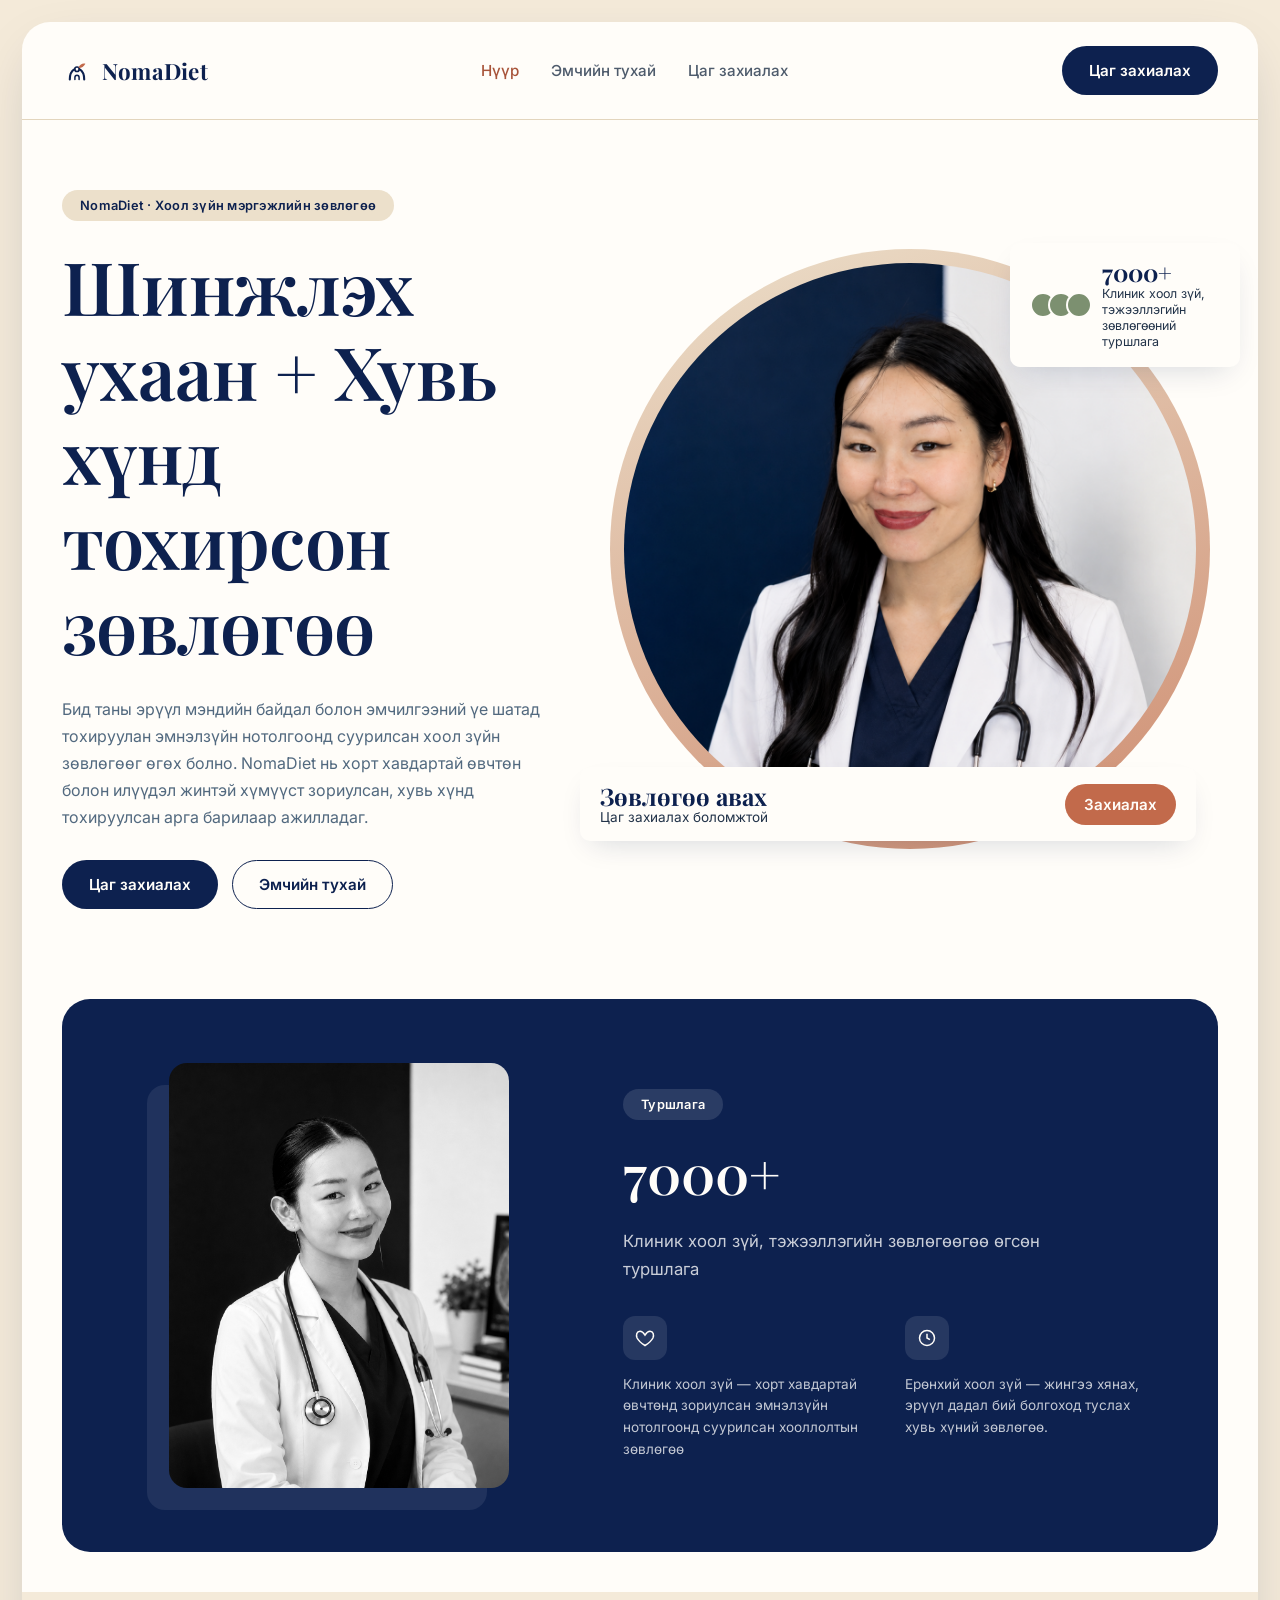
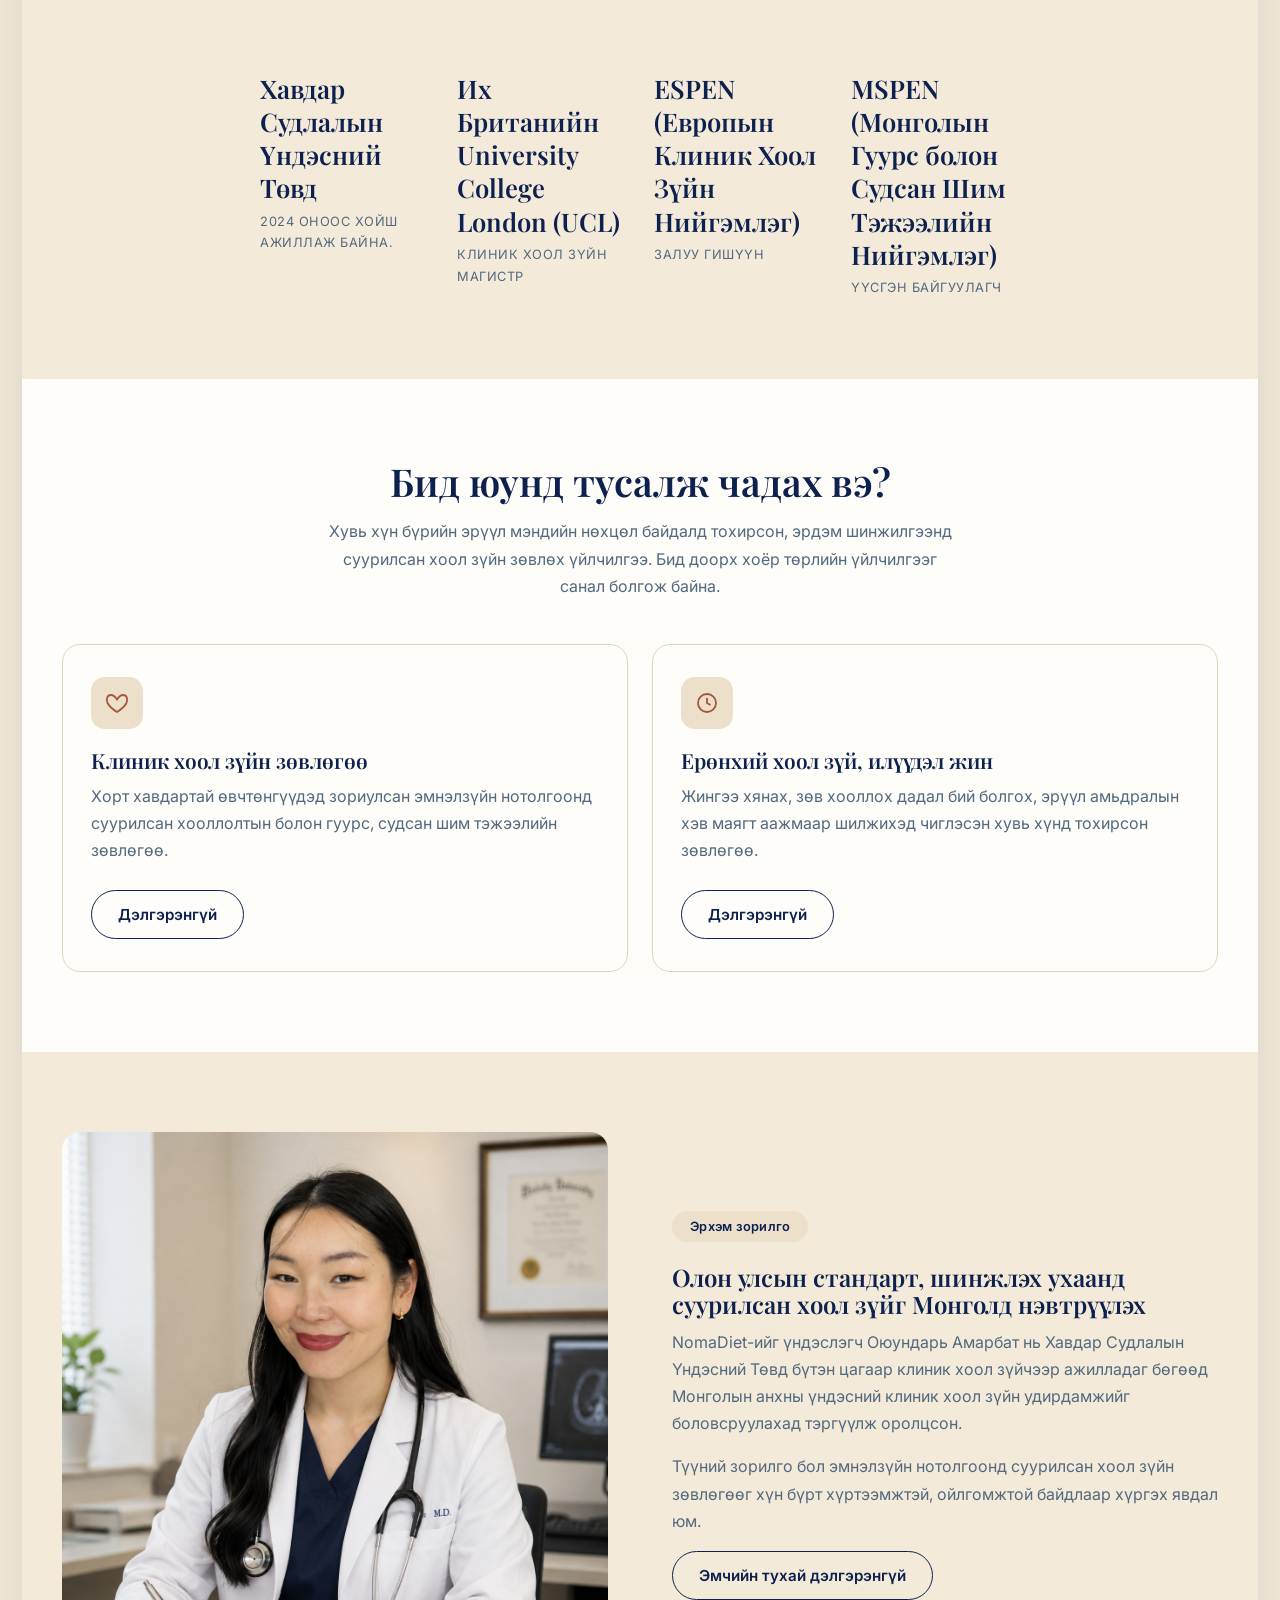
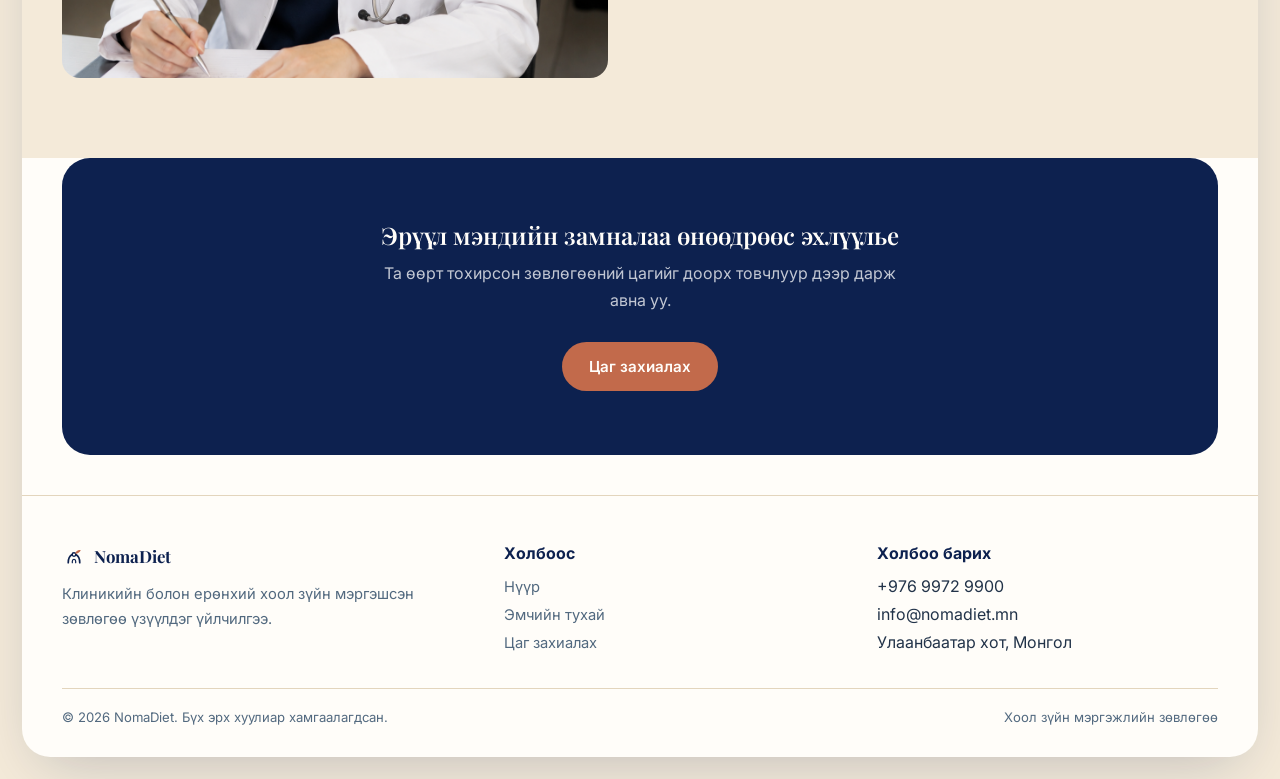
==== index.html @ 6aa4357e "Fix mobile nav toggle to show 3 stacked lines The icon was already built from three bars (::before, " ====
<!doctype html>
<html lang="mn">
<head>
  <meta charset="UTF-8" />
  <meta name="viewport" content="width=device-width, initial-scale=1.0" />
  <title>NomaDiet — Хувийн хооллолт-эмчилгээний зөвлөгөө</title>
  <meta name="description" content="NomaDiet нь клиникийн болон ерөнхий хоол зүйн мэргэшсэн зөвлөгөөгөөр таны эрүүл мэндийг дэмжинэ." />
  <link rel="icon" href="data:image/svg+xml,%3Csvg xmlns='http://www.w3.org/2000/svg' viewBox='0 0 100 100'%3E%3Ccircle cx='50' cy='50' r='50' fill='%230d214f'/%3E%3Cpath d='M26,78 C26,68 28,52 42,44' stroke='%23f4ead9' stroke-width='7' stroke-linecap='round' stroke-linejoin='round' fill='none'/%3E%3Cpath d='M74,78 C74,68 72,52 58,44' stroke='%23f4ead9' stroke-width='7' stroke-linecap='round' stroke-linejoin='round' fill='none'/%3E%3Cpath d='M43,78 L43,72 Q43,64 50,64 Q57,64 57,72 L57,78' stroke='%23f4ead9' stroke-width='5' stroke-linecap='round' stroke-linejoin='round' fill='none'/%3E%3Ccircle cx='50' cy='44' r='7.5' stroke='%23f4ead9' stroke-width='5.5' fill='none'/%3E%3Cpath d='M55,40 C58,29 69,23 78,26 C73,36 63,41 55,40 Z' fill='%23c26a4b'/%3E%3C/svg%3E" />
  <link rel="preconnect" href="https://fonts.googleapis.com" />
  <link rel="preconnect" href="https://fonts.gstatic.com" crossorigin />
  <link href="https://fonts.googleapis.com/css2?family=Inter:wght@400;500;600;700&family=Playfair+Display:wght@500;600;700&display=swap" rel="stylesheet" />
  <link rel="stylesheet" href="assets/css/styles.css?v=3" />
</head>
<body>
  <div class="page-frame">
    <div class="site-card">

      <!-- NAV -->
      <header class="nav">
        <a href="index.html" class="nav__logo"><svg viewBox="0 0 100 100" fill="none" xmlns="http://www.w3.org/2000/svg" aria-hidden="true"><path d="M26,78 C26,68 28,52 42,44" stroke="#0d214f" stroke-width="7" stroke-linecap="round" stroke-linejoin="round"/><path d="M74,78 C74,68 72,52 58,44" stroke="#0d214f" stroke-width="7" stroke-linecap="round" stroke-linejoin="round"/><path d="M43,78 L43,72 Q43,64 50,64 Q57,64 57,72 L57,78" stroke="#0d214f" stroke-width="5" stroke-linecap="round" stroke-linejoin="round"/><circle cx="50" cy="44" r="7.5" stroke="#0d214f" stroke-width="5.5"/><path d="M55,40 C58,29 69,23 78,26 C73,36 63,41 55,40 Z" fill="#c26a4b"/></svg>NomaDiet</a>
        <nav class="nav__links">
          <a href="index.html" aria-current="page">Нүүр</a>
          <a href="about.html">Эмчийн тухай</a>
          <a href="schedule.html">Цаг захиалах</a>
        </nav>
        <div class="nav__right">
          <a href="schedule.html" class="btn btn-primary">Цаг захиалах</a>
          <button class="nav__toggle" aria-label="Цэс нээх" id="navToggle"><span></span></button>
        </div>
      </header>
      <nav class="nav__mobile" id="navMobile">
        <a href="index.html">Нүүр</a>
        <a href="about.html">Эмчийн тухай</a>
        <a href="schedule.html">Цаг захиалах</a>
      </nav>

      <!-- HERO -->
      <section class="hero">
        <div>
          <span class="eyebrow">NomaDiet · Хоол зүйн мэргэжлийн зөвлөгөө</span>
          <h1 class="hero__headline">Шинжлэх ухаан + Хувь хүнд тохирсон зөвлөгөө</h1>
          <p>
            Бид таны эрүүл мэндийн байдал болон эмчилгээний үе шатад тохируулан эмнэлзүйн нотолгоонд суурилсан хоол зүйн зөвлөгөөг өгөх болно.
            NomaDiet нь хорт хавдартай өвчтөн болон илүүдэл жинтэй хүмүүст зориулсан, хувь хүнд тохируулсан арга барилаар ажилладаг.
          </p>
          <div class="hero__actions">
            <a href="schedule.html" class="btn btn-primary">Цаг захиалах</a>
            <a href="about.html" class="btn btn-outline">Эмчийн тухай</a>
          </div>
        </div>
        <div class="hero__media">
          <div class="hero__ring">
            <img src="assets/img/doctor-hero.png" alt="Оюундарь Амарбат, клиник хоол зүйч" />
          </div>
          <div class="floating-card floating-card--top">
            <div class="avatar-stack"><span></span><span></span><span></span></div>
            <div>
              <strong>7000+</strong>
              Клиник хоол зүй, тэжээллэгийн зөвлөгөөний туршлага
            </div>
          </div>
          <div class="floating-card floating-card--bottom">
            <div>
              <strong>Зөвлөгөө авах</strong>
              Цаг захиалах боломжтой
            </div>
            <a href="schedule.html" class="btn btn-terracotta" style="padding:10px 18px;">Захиалах</a>
          </div>
        </div>
      </section>

      <!-- THE NEED -->
      <div class="need-band">
        <div class="need-band__grid need-band__grid--media-left">
          <div class="need-band__media">
            <div class="need-band__frame"></div>
            <img src="assets/img/doctor-need.png" alt="Оюундарь Амарбат" />
          </div>
          <div>
            <span class="eyebrow eyebrow--dark">Туршлага</span>
            <h2>7000+</h2>
            <p class="need-band__lead">Клиник хоол зүй, тэжээллэгийн зөвлөгөөгөө өгсөн туршлага</p>
            <div class="need-band__cols">
              <div class="need-band__col">
                <div class="need-band__icon">
                  <svg width="20" height="20" viewBox="0 0 24 24" fill="none" stroke="currentColor" stroke-width="1.8"><path d="M12 21s-7-4.35-9.5-9C1 8 2 4 6 4c2 0 4 1.5 6 4.5C14 5.5 16 4 18 4c4 0 5 4 3.5 8-2.5 4.65-9.5 9-9.5 9z"/></svg>
                </div>
                <p>Клиник хоол зүй — хорт хавдартай өвчтөнд зориулсан эмнэлзүйн нотолгоонд суурилсан хооллолтын зөвлөгөө</p>
              </div>
              <div class="need-band__col">
                <div class="need-band__icon">
                  <svg width="20" height="20" viewBox="0 0 24 24" fill="none" stroke="currentColor" stroke-width="1.8"><circle cx="12" cy="12" r="9"/><path d="M12 7v5l3.5 2"/></svg>
                </div>
                <p>Ерөнхий хоол зүй — жингээ хянах, эрүүл дадал бий болгоход туслах хувь хүний зөвлөгөө.</p>
              </div>
            </div>
          </div>
        </div>
      </div>

      <!-- STATS -->
      <section class="section--tint">
        <div class="stat-panel">
          <div class="stat-panel__row">
            <div class="stat-panel__item">
              <h3 class="stat-panel__item-title">Хавдар Судлалын Үндэсний Төвд</h3>
              <p>2024 оноос хойш ажиллаж байна.</p>
            </div>
            <div class="stat-panel__item">
              <h3 class="stat-panel__item-title">Их Британийн University College London (UCL)</h3>
              <p>Клиник хоол зүйн магистр</p>
            </div>
            <div class="stat-panel__item">
              <h3 class="stat-panel__item-title">ESPEN (Европын Клиник Хоол Зүйн Нийгэмлэг)</h3>
              <p>Залуу гишүүн</p>
            </div>
            <div class="stat-panel__item">
              <h3 class="stat-panel__item-title">MSPEN (Монголын Гуурс болон Судсан Шим Тэжээлийн Нийгэмлэг)</h3>
              <p>Үүсгэн байгуулагч</p>
            </div>
          </div>
        </div>
      </section>

      <!-- SERVICES -->
      <section>
        <div class="section-head">
          <h2>Бид юунд тусалж чадах вэ?</h2>
          <p>Хувь хүн бүрийн эрүүл мэндийн нөхцөл байдалд тохирсон, эрдэм шинжилгээнд суурилсан хоол зүйн зөвлөх үйлчилгээ. Бид доорх хоёр төрлийн үйлчилгээг санал болгож байна.</p>
        </div>
        <div class="card-grid">
          <div class="service-card">
            <div class="service-card__icon">
              <svg width="24" height="24" viewBox="0 0 24 24" fill="none" stroke="currentColor" stroke-width="1.8"><path d="M12 21s-7-4.35-9.5-9C1 8 2 4 6 4c2 0 4 1.5 6 4.5C14 5.5 16 4 18 4c4 0 5 4 3.5 8-2.5 4.65-9.5 9-9.5 9z"/></svg>
            </div>
            <h3>Клиник хоол зүйн зөвлөгөө</h3>
            <p>Хорт хавдартай өвчтөнгүүдэд зориулсан эмнэлзүйн нотолгоонд суурилсан хооллолтын болон гуурс, судсан шим тэжээлийн зөвлөгөө.</p>
            <a href="schedule.html" class="btn btn-outline" style="margin-top:10px;">Дэлгэрэнгүй</a>
          </div>
          <div class="service-card">
            <div class="service-card__icon">
              <svg width="24" height="24" viewBox="0 0 24 24" fill="none" stroke="currentColor" stroke-width="1.8"><circle cx="12" cy="12" r="9"/><path d="M12 7v5l3.5 2"/></svg>
            </div>
            <h3>Ерөнхий хоол зүй, илүүдэл жин</h3>
            <p>Жингээ хянах, зөв хооллох дадал бий болгох, эрүүл амьдралын хэв маягт аажмаар шилжихэд чиглэсэн хувь хүнд тохирсон зөвлөгөө.</p>
            <a href="schedule.html" class="btn btn-outline" style="margin-top:10px;">Дэлгэрэнгүй</a>
          </div>
        </div>
      </section>

      <!-- MISSION / SPLIT -->
      <section class="section--tint">
        <div class="split">
          <img src="assets/img/doctor-about.png" alt="Оюундарь Амарбат ажил дээрээ" />
          <div>
            <span class="eyebrow">Эрхэм зорилго</span>
            <h2>Олон улсын стандарт, шинжлэх ухаанд суурилсан хоол зүйг Монголд нэвтрүүлэх</h2>
            <p>
              NomaDiet-ийг үндэслэгч Оюундарь Амарбат нь Хавдар Судлалын Үндэсний Төвд бүтэн цагаар
              клиник хоол зүйчээр ажилладаг бөгөөд Монголын анхны үндэсний клиник хоол зүйн
              удирдамжийг боловсруулахад тэргүүлж оролцсон.
            </p>
            <p>
              Түүний зорилго бол эмнэлзүйн нотолгоонд суурилсан хоол зүйн зөвлөгөөг хүн бүрт хүртээмжтэй,
              ойлгомжтой байдлаар хүргэх явдал юм.
            </p>
            <a href="about.html" class="btn btn-outline">Эмчийн тухай дэлгэрэнгүй</a>
          </div>
        </div>
      </section>

      <!-- CTA -->
      <div class="cta-band">
        <h2>Эрүүл мэндийн замналаа өнөөдрөөс эхлүүлье</h2>
        <p>Та өөрт тохирсон зөвлөгөөний цагийг доорх товчлуур дээр дарж авна уу.</p>
        <a href="schedule.html" class="btn btn-terracotta">Цаг захиалах</a>
      </div>

      <!-- FOOTER -->
      <footer class="footer">
        <div class="footer__grid">
          <div>
            <div class="footer__brand"><svg viewBox="0 0 100 100" fill="none" xmlns="http://www.w3.org/2000/svg" aria-hidden="true"><path d="M26,78 C26,68 28,52 42,44" stroke="#0d214f" stroke-width="7" stroke-linecap="round" stroke-linejoin="round"/><path d="M74,78 C74,68 72,52 58,44" stroke="#0d214f" stroke-width="7" stroke-linecap="round" stroke-linejoin="round"/><path d="M43,78 L43,72 Q43,64 50,64 Q57,64 57,72 L57,78" stroke="#0d214f" stroke-width="5" stroke-linecap="round" stroke-linejoin="round"/><circle cx="50" cy="44" r="7.5" stroke="#0d214f" stroke-width="5.5"/><path d="M55,40 C58,29 69,23 78,26 C73,36 63,41 55,40 Z" fill="#c26a4b"/></svg><span>NomaDiet</span></div>
            <p>Клиникийн болон ерөнхий хоол зүйн мэргэшсэн зөвлөгөө үзүүлдэг үйлчилгээ.</p>
          </div>
          <div>
            <h4>Холбоос</h4>
            <ul>
              <li><a href="index.html">Нүүр</a></li>
              <li><a href="about.html">Эмчийн тухай</a></li>
              <li><a href="schedule.html">Цаг захиалах</a></li>
            </ul>
          </div>
          <div>
            <h4>Холбоо барих</h4>
            <!-- placeholder contact details — swap for the real clinic phone/email/address -->
            <ul>
              <li>+976 9972 9900</li>
              <li>info@nomadiet.mn</li>
              <li>Улаанбаатар хот, Монгол</li>
            </ul>
          </div>
        </div>
        <div class="footer__bottom">
          <span>© 2026 NomaDiet. Бүх эрх хуулиар хамгаалагдсан.</span>
          <span>Хоол зүйн мэргэжлийн зөвлөгөө</span>
        </div>
      </footer>

    </div>
  </div>
  <script src="assets/js/main.js"></script>
</body>
</html>
---- assets/css/styles.css ----
/* ============================================================
   Nomadiet — shared styles
   Fonts: Playfair Display (display/serif) + Inter (body/sans)
   Palette: warm cream + deep blue + terracotta accent
   ============================================================ */

:root {
  --cream: #f4ead9;
  --cream-deep: #ece0cb;
  --paper: #fffdf9;
  --navy: #0d214f;
  --navy-deep: #081733;
  --ink: #223349;
  --ink-soft: #52697f;
  --terracotta: #c26a4b;
  --terracotta-deep: #a8543a;
  --sage: #7c9070;
  --line: #e3d5bd;

  --font-display: "Playfair Display", "Noto Serif", Georgia, serif;
  --font-body: "Inter", "Noto Sans", -apple-system, BlinkMacSystemFont, sans-serif;

  --radius-lg: 28px;
  --radius-md: 18px;
  --radius-sm: 10px;

  --shadow-soft: 0 20px 60px -20px rgba(13, 33, 79, 0.25);
  --shadow-card: 0 12px 30px -12px rgba(13, 33, 79, 0.18);

  --container-w: 1180px;
}

* {
  box-sizing: border-box;
}

html {
  scroll-behavior: smooth;
}

body {
  margin: 0;
  background: var(--cream);
  font-family: var(--font-body);
  color: var(--ink);
  -webkit-font-smoothing: antialiased;
}

img {
  max-width: 100%;
  display: block;
}

a {
  color: inherit;
  text-decoration: none;
}

h1, h2, h3, h4 {
  font-family: var(--font-display);
  color: var(--navy);
  margin: 0 0 0.4em;
  line-height: 1.15;
  font-weight: 600;
}

p {
  margin: 0 0 1em;
  line-height: 1.7;
  color: var(--ink-soft);
}

ul {
  padding: 0;
  margin: 0;
  list-style: none;
}

/* ---------- page frame (mirrors the reference: cream page,
   floating rounded white "card" that holds the whole site) ---------- */

.page-frame {
  padding: 14px;
}

@media (min-width: 768px) {
  .page-frame {
    padding: 22px;
  }
}

.site-card {
  background: var(--paper);
  border-radius: var(--radius-lg);
  overflow: hidden;
  box-shadow: var(--shadow-soft);
}

.container {
  max-width: var(--container-w);
  margin: 0 auto;
  padding: 0 20px;
}

@media (min-width: 768px) {
  .container {
    padding: 0 40px;
  }
}

/* ---------- nav ---------- */

.nav {
  display: flex;
  align-items: center;
  justify-content: space-between;
  padding: 22px 20px;
  border-bottom: 1px solid var(--line);
}

@media (min-width: 768px) {
  .nav {
    padding: 24px 40px;
  }
}

.nav__logo {
  display: inline-flex;
  align-items: center;
  gap: 10px;
  font-family: var(--font-display);
  font-size: 1.4rem;
  font-weight: 700;
  color: var(--navy);
  letter-spacing: 0.01em;
}

.nav__logo svg {
  width: 30px;
  height: 30px;
  flex: none;
}

.footer__brand {
  display: inline-flex;
  align-items: center;
  gap: 8px;
  margin-bottom: 14px;
}

.footer__brand svg {
  width: 24px;
  height: 24px;
  flex: none;
}

.footer__brand span {
  font-family: var(--font-display);
  font-size: 1.05rem;
  font-weight: 700;
  color: var(--navy);
}

.nav__links {
  display: none;
  align-items: center;
  gap: 32px;
  font-size: 0.95rem;
  font-weight: 500;
}

.nav__links a {
  color: var(--ink);
  opacity: 0.8;
  transition: opacity 0.2s;
}

.nav__links a:hover,
.nav__links a[aria-current="page"] {
  opacity: 1;
  color: var(--terracotta-deep);
}

@media (min-width: 860px) {
  .nav__links {
    display: flex;
  }
}

.nav__right {
  display: flex;
  align-items: center;
  gap: 14px;
}

.nav__toggle {
  display: inline-flex;
  flex-direction: column;
  gap: 4px;
  border: 1px solid var(--line);
  background: none;
  border-radius: 999px;
  width: 42px;
  height: 42px;
  align-items: center;
  justify-content: center;
  cursor: pointer;
}

@media (min-width: 860px) {
  .nav__toggle {
    display: none;
  }
}

.nav__toggle span,
.nav__toggle::before,
.nav__toggle::after {
  content: "";
  display: block;
  width: 18px;
  height: 2px;
  background: var(--navy);
  position: relative;
}

.nav__mobile {
  display: none;
  flex-direction: column;
  gap: 4px;
  padding: 8px 20px 20px;
  border-bottom: 1px solid var(--line);
}

.nav__mobile.is-open {
  display: flex;
}

.nav__mobile a {
  padding: 12px 4px;
  font-size: 1rem;
  font-weight: 500;
  border-bottom: 1px solid var(--line);
}

.nav__mobile a:last-child {
  border-bottom: none;
}

@media (min-width: 860px) {
  .nav__mobile {
    display: none !important;
  }
}

/* ---------- buttons ---------- */

.btn {
  display: inline-flex;
  align-items: center;
  justify-content: center;
  gap: 8px;
  padding: 14px 26px;
  border-radius: 999px;
  font-weight: 600;
  font-size: 0.95rem;
  cursor: pointer;
  border: 1px solid transparent;
  transition: transform 0.15s ease, box-shadow 0.15s ease, background 0.15s ease;
  white-space: nowrap;
}

.btn:hover {
  transform: translateY(-1px);
}

.btn-primary {
  background: var(--navy);
  color: var(--paper);
}

.btn-primary:hover {
  background: var(--navy-deep);
}

.btn-outline {
  background: transparent;
  border-color: var(--navy);
  color: var(--navy);
}

.btn-outline:hover {
  background: var(--navy);
  color: var(--paper);
}

.btn-terracotta {
  background: var(--terracotta);
  color: var(--paper);
}

.btn-terracotta:hover {
  background: var(--terracotta-deep);
}

.btn-block {
  width: 100%;
}

/* ---------- badges / pills ---------- */

.eyebrow {
  display: inline-flex;
  align-items: center;
  gap: 8px;
  padding: 8px 18px;
  border-radius: 999px;
  background: var(--cream-deep);
  color: var(--navy);
  font-size: 0.8rem;
  font-weight: 600;
  letter-spacing: 0.02em;
  margin-bottom: 22px;
}

/* ---------- hero ---------- */

.hero {
  padding: 48px 20px 60px;
  display: grid;
  gap: 40px;
}

@media (min-width: 768px) {
  .hero {
    padding: 70px 40px 90px;
  }
}

@media (min-width: 980px) {
  .hero {
    grid-template-columns: 0.92fr 1.15fr;
    align-items: center;
    gap: 48px;
  }
}

.hero__headline {
  font-size: 2.6rem;
  letter-spacing: -0.01em;
}

@media (min-width: 560px) {
  .hero__headline {
    font-size: 3.4rem;
  }
}

@media (min-width: 980px) {
  .hero__headline {
    font-size: 4rem;
  }
}

@media (min-width: 1240px) {
  .hero__headline {
    font-size: 4.6rem;
  }
}

.hero__headline--long {
  font-size: 2rem;
}

@media (min-width: 560px) {
  .hero__headline--long {
    font-size: 2.5rem;
  }
}

@media (min-width: 980px) {
  .hero__headline--long {
    font-size: 2.9rem;
  }
}

@media (min-width: 1240px) {
  .hero__headline--long {
    font-size: 3.3rem;
  }
}

.hero__actions {
  display: flex;
  flex-wrap: wrap;
  gap: 14px;
  margin-top: 28px;
}

.hero__media {
  position: relative;
  justify-self: center;
  width: 100%;
  max-width: 440px;
}

@media (min-width: 768px) {
  .hero__media {
    max-width: 520px;
  }
}

@media (min-width: 1240px) {
  .hero__media {
    max-width: 600px;
  }
}

.hero__ring {
  position: relative;
  border-radius: 50%;
  overflow: hidden;
  aspect-ratio: 1 / 1;
  background: linear-gradient(160deg, var(--cream-deep), var(--terracotta) 140%);
  padding: 14px;
}

.hero__ring img {
  border-radius: 50%;
  width: 100%;
  height: 100%;
  object-fit: cover;
}

.floating-card {
  position: absolute;
  background: var(--paper);
  border-radius: var(--radius-sm);
  box-shadow: var(--shadow-card);
  padding: 16px 20px;
  font-size: 0.85rem;
}

.floating-card--top {
  top: -14px;
  right: 2px;
  display: flex;
  align-items: center;
  gap: 8px;
  max-width: 168px;
  padding: 11px 14px;
}

.floating-card--top > div {
  font-size: 0.68rem;
  line-height: 1.3;
}

.floating-card--top strong {
  font-size: 1.15rem;
}

@media (min-width: 560px) {
  .floating-card--top {
    top: -6px;
    right: -30px;
    max-width: 230px;
    padding: 16px 20px;
    gap: 10px;
  }

  .floating-card--top > div {
    font-size: 0.78rem;
  }

  .floating-card--top strong {
    font-size: 1.5rem;
  }
}

@media (min-width: 560px) {
  .floating-card--top {
    right: -30px;
  }
}

.floating-card--bottom {
  left: -14px;
  bottom: 8px;
  right: 14px;
  display: flex;
  align-items: center;
  justify-content: space-between;
  gap: 12px;
}

@media (min-width: 560px) {
  .floating-card--bottom {
    left: -30px;
  }
}

.floating-card strong {
  display: block;
  color: var(--navy);
  font-family: var(--font-display);
  font-size: 1.5rem;
  line-height: 1.1;
}

.avatar-stack {
  display: flex;
}

.avatar-stack span {
  width: 26px;
  height: 26px;
  border-radius: 50%;
  background: var(--sage);
  border: 2px solid var(--paper);
  margin-left: -8px;
}

.avatar-stack span:first-child {
  margin-left: 0;
}

/* ---------- the need band ---------- */

.need-band {
  background: var(--navy);
  border-radius: var(--radius-lg);
  margin: 0 20px 20px;
  padding: 44px 24px;
  color: var(--paper);
}

@media (min-width: 768px) {
  .need-band {
    margin: 0 40px 40px;
    padding: 64px 56px;
  }
}

.need-band__grid {
  display: grid;
  gap: 40px;
  max-width: var(--container-w);
  margin: 0 auto;
  align-items: center;
}

@media (min-width: 900px) {
  .need-band__grid {
    grid-template-columns: 1.1fr 0.9fr;
    gap: 64px;
  }

  .need-band__grid--media-left {
    grid-template-columns: 0.9fr 1.1fr;
  }
}

.need-band h2 {
  color: var(--paper);
  font-size: 2.6rem;
}

@media (min-width: 768px) {
  .need-band h2 {
    font-size: 3.4rem;
  }
}

.need-band__lead {
  color: rgba(255, 255, 255, 0.78);
  font-size: 1.05rem;
  max-width: 420px;
  margin-bottom: 0;
}

.eyebrow--dark {
  background: rgba(255, 255, 255, 0.12);
  color: var(--paper);
}

.need-band__cols {
  display: grid;
  grid-template-columns: repeat(2, 1fr);
  gap: 24px;
  margin-top: 32px;
}

.need-band__icon {
  width: 44px;
  height: 44px;
  border-radius: 12px;
  background: rgba(255, 255, 255, 0.1);
  display: flex;
  align-items: center;
  justify-content: center;
  margin-bottom: 14px;
  color: var(--paper);
}

.need-band__col p {
  color: rgba(255, 255, 255, 0.75);
  font-size: 0.85rem;
  margin: 0;
  line-height: 1.6;
}

.need-band__media {
  position: relative;
  justify-self: center;
  width: 100%;
  max-width: 340px;
}

.need-band__frame {
  position: absolute;
  inset: 22px 22px -22px -22px;
  background: rgba(255, 255, 255, 0.08);
  border-radius: var(--radius-md);
  z-index: 0;
}

.need-band__media img {
  position: relative;
  z-index: 1;
  display: block;
  width: 100%;
  aspect-ratio: 4 / 5;
  object-fit: cover;
  object-position: top;
  border-radius: var(--radius-md);
  filter: grayscale(1) contrast(1.05);
}

/* ---------- sections ---------- */

section {
  padding: 56px 20px;
}

@media (min-width: 768px) {
  section {
    padding: 80px 40px;
  }
}

.section-head {
  max-width: 640px;
  margin: 0 auto 44px;
  text-align: center;
}

.section-head h2 {
  font-size: 2rem;
}

@media (min-width: 768px) {
  .section-head h2 {
    font-size: 2.4rem;
  }
}

.section--tint {
  background: var(--cream);
}

/* ---------- stat panel (credential row) ---------- */

.stat-panel {
  max-width: 760px;
  margin: 0 auto;
}

.stat-panel__row {
  display: grid;
  grid-template-columns: repeat(2, 1fr);
  gap: 28px;
}

@media (min-width: 640px) {
  .stat-panel__row {
    grid-template-columns: repeat(4, 1fr);
  }
}

.stat-panel__item h3 {
  font-size: 1.6rem;
  margin-bottom: 6px;
}

.stat-panel__item-title {
  font-size: 1.05rem;
  line-height: 1.3;
}

.stat-panel__item p {
  font-size: 0.8rem;
  text-transform: uppercase;
  letter-spacing: 0.04em;
  color: var(--ink-soft);
  margin: 0;
}

/* ---------- stats ---------- */

.stats {
  display: grid;
  grid-template-columns: repeat(2, 1fr);
  gap: 28px;
  max-width: var(--container-w);
  margin: 0 auto;
}

@media (min-width: 768px) {
  .stats {
    grid-template-columns: repeat(4, 1fr);
  }
}

.stat h3 {
  font-size: 2.4rem;
  margin-bottom: 4px;
}

.stat p {
  margin: 0;
  font-size: 0.9rem;
}

/* ---------- service / consult cards ---------- */

.card-grid {
  display: grid;
  gap: 24px;
  max-width: var(--container-w);
  margin: 0 auto;
}

@media (min-width: 640px) {
  .card-grid {
    grid-template-columns: repeat(2, 1fr);
  }
}

.service-card {
  background: var(--paper);
  border: 1px solid var(--line);
  border-radius: var(--radius-md);
  padding: 32px 28px;
  transition: box-shadow 0.2s ease, transform 0.2s ease;
}

.service-card:hover {
  box-shadow: var(--shadow-card);
  transform: translateY(-3px);
}

.service-card__icon {
  width: 52px;
  height: 52px;
  border-radius: 14px;
  background: var(--cream-deep);
  display: flex;
  align-items: center;
  justify-content: center;
  margin-bottom: 20px;
  color: var(--terracotta-deep);
}

.service-card h3 {
  font-size: 1.3rem;
  margin-bottom: 10px;
}

/* ---------- mission / split ---------- */

.split {
  display: grid;
  gap: 36px;
  max-width: var(--container-w);
  margin: 0 auto;
  align-items: center;
}

@media (min-width: 900px) {
  .split {
    grid-template-columns: 1fr 1fr;
    gap: 64px;
  }
  .split--reverse {
    direction: rtl;
  }
  .split--reverse > * {
    direction: ltr;
  }
}

.split img {
  border-radius: var(--radius-md);
  width: 100%;
  object-fit: cover;
}

/* ---------- cta band ---------- */

.cta-band {
  background: var(--navy);
  border-radius: var(--radius-lg);
  margin: 0 20px 20px;
  padding: 48px 28px;
  text-align: center;
  color: var(--paper);
}

@media (min-width: 768px) {
  .cta-band {
    margin: 0 40px 40px;
    padding: 64px 40px;
  }
}

.cta-band h2 {
  color: var(--paper);
}

.cta-band p {
  color: rgba(255, 255, 255, 0.75);
  max-width: 520px;
  margin: 0 auto 28px;
}

/* ---------- footer ---------- */

.footer {
  border-top: 1px solid var(--line);
  padding: 40px 20px 28px;
}

@media (min-width: 768px) {
  .footer {
    padding: 48px 40px 32px;
  }
}

.footer__grid {
  display: grid;
  gap: 32px;
  max-width: var(--container-w);
  margin: 0 auto 28px;
}

@media (min-width: 640px) {
  .footer__grid {
    grid-template-columns: 1.2fr 1fr 1fr;
  }
}

.footer h4 {
  font-size: 1rem;
  font-family: var(--font-body);
  font-weight: 700;
  color: var(--navy);
  margin-bottom: 14px;
}

.footer p, .footer a {
  font-size: 0.92rem;
  color: var(--ink-soft);
}

.footer li {
  margin-bottom: 8px;
}

.footer__bottom {
  max-width: var(--container-w);
  margin: 0 auto;
  padding-top: 20px;
  border-top: 1px solid var(--line);
  font-size: 0.82rem;
  color: var(--ink-soft);
  display: flex;
  flex-wrap: wrap;
  justify-content: space-between;
  gap: 10px;
}

/* ---------- about page ---------- */

.credential-list li {
  display: flex;
  gap: 12px;
  padding: 14px 0;
  border-bottom: 1px solid var(--line);
  color: var(--ink);
  font-size: 0.95rem;
}

.credential-list li:last-child {
  border-bottom: none;
}

.credential-list .dot {
  flex: none;
  width: 8px;
  height: 8px;
  border-radius: 50%;
  background: var(--terracotta);
  margin-top: 7px;
}

.timeline {
  display: grid;
  gap: 26px;
}

.timeline-item {
  display: grid;
  grid-template-columns: 100px 1fr;
  gap: 20px;
  padding-bottom: 26px;
  border-bottom: 1px solid var(--line);
}

.timeline-item:last-child {
  border-bottom: none;
  padding-bottom: 0;
}

.timeline-item time {
  font-weight: 700;
  color: var(--terracotta-deep);
  font-size: 0.9rem;
}

.timeline-item h4 {
  font-family: var(--font-body);
  font-size: 1.05rem;
  color: var(--navy);
  margin-bottom: 4px;
}

.timeline-item p {
  margin: 0;
  font-size: 0.92rem;
}

/* ---------- scheduling page ---------- */

.consult-options {
  display: grid;
  gap: 22px;
  max-width: var(--container-w);
  margin: 0 auto 50px;
}

@media (min-width: 700px) {
  .consult-options {
    grid-template-columns: repeat(2, 1fr);
  }
}

.consult-option {
  position: relative;
  display: block;
  width: 100%;
  text-align: left;
  font-family: inherit;
  border: 2px solid var(--line);
  border-radius: var(--radius-md);
  padding: 30px 26px;
  background: var(--paper);
  cursor: pointer;
  transition: border-color 0.2s ease, box-shadow 0.2s ease;
}

.consult-option:hover {
  border-color: var(--terracotta);
}

.consult-option.is-selected {
  border-color: var(--terracotta);
  box-shadow: 0 0 0 4px rgba(194, 106, 75, 0.12);
}

.consult-option__check {
  position: absolute;
  top: 24px;
  right: 24px;
  width: 24px;
  height: 24px;
  border-radius: 50%;
  border: 2px solid var(--line);
  background: var(--paper);
  display: flex;
  align-items: center;
  justify-content: center;
  transition: all 0.2s ease;
}

.consult-option.is-selected .consult-option__check {
  background: var(--terracotta);
  border-color: var(--terracotta);
}

.consult-option__check svg {
  opacity: 0;
  width: 14px;
  height: 14px;
  stroke: white;
  transition: opacity 0.2s ease;
}

.consult-option.is-selected .consult-option__check svg {
  opacity: 1;
}

.consult-option__tag {
  display: inline-block;
  font-size: 0.78rem;
  font-weight: 700;
  letter-spacing: 0.03em;
  color: var(--terracotta-deep);
  background: var(--cream-deep);
  padding: 6px 14px;
  border-radius: 999px;
  margin-bottom: 16px;
}

.consult-option h3 {
  font-size: 1.25rem;
  margin-bottom: 8px;
}

.consult-option p {
  font-size: 0.92rem;
  margin-bottom: 0;
}

.booking-embed {
  max-width: var(--container-w);
  margin: 0 auto;
  border-radius: var(--radius-lg);
  overflow: hidden;
}

.booking-embed iframe {
  display: block;
}

.form-callout {
  max-width: var(--container-w);
  margin: 28px auto 0;
  background: var(--cream);
  border: 1px solid var(--line);
  border-radius: var(--radius-md);
  padding: 28px 26px;
  display: flex;
  flex-direction: column;
  gap: 18px;
  align-items: flex-start;
}

@media (min-width: 700px) {
  .form-callout {
    flex-direction: row;
    align-items: center;
    justify-content: space-between;
    gap: 32px;
  }
}

.form-callout h3 {
  font-size: 1.15rem;
  margin-bottom: 6px;
}

.form-callout p {
  font-size: 0.9rem;
  margin: 0;
}

.form-callout .btn {
  flex: none;
}

/* ---------- utility ---------- */

.text-center {
  text-align: center;
}

.mt-0 { margin-top: 0; }
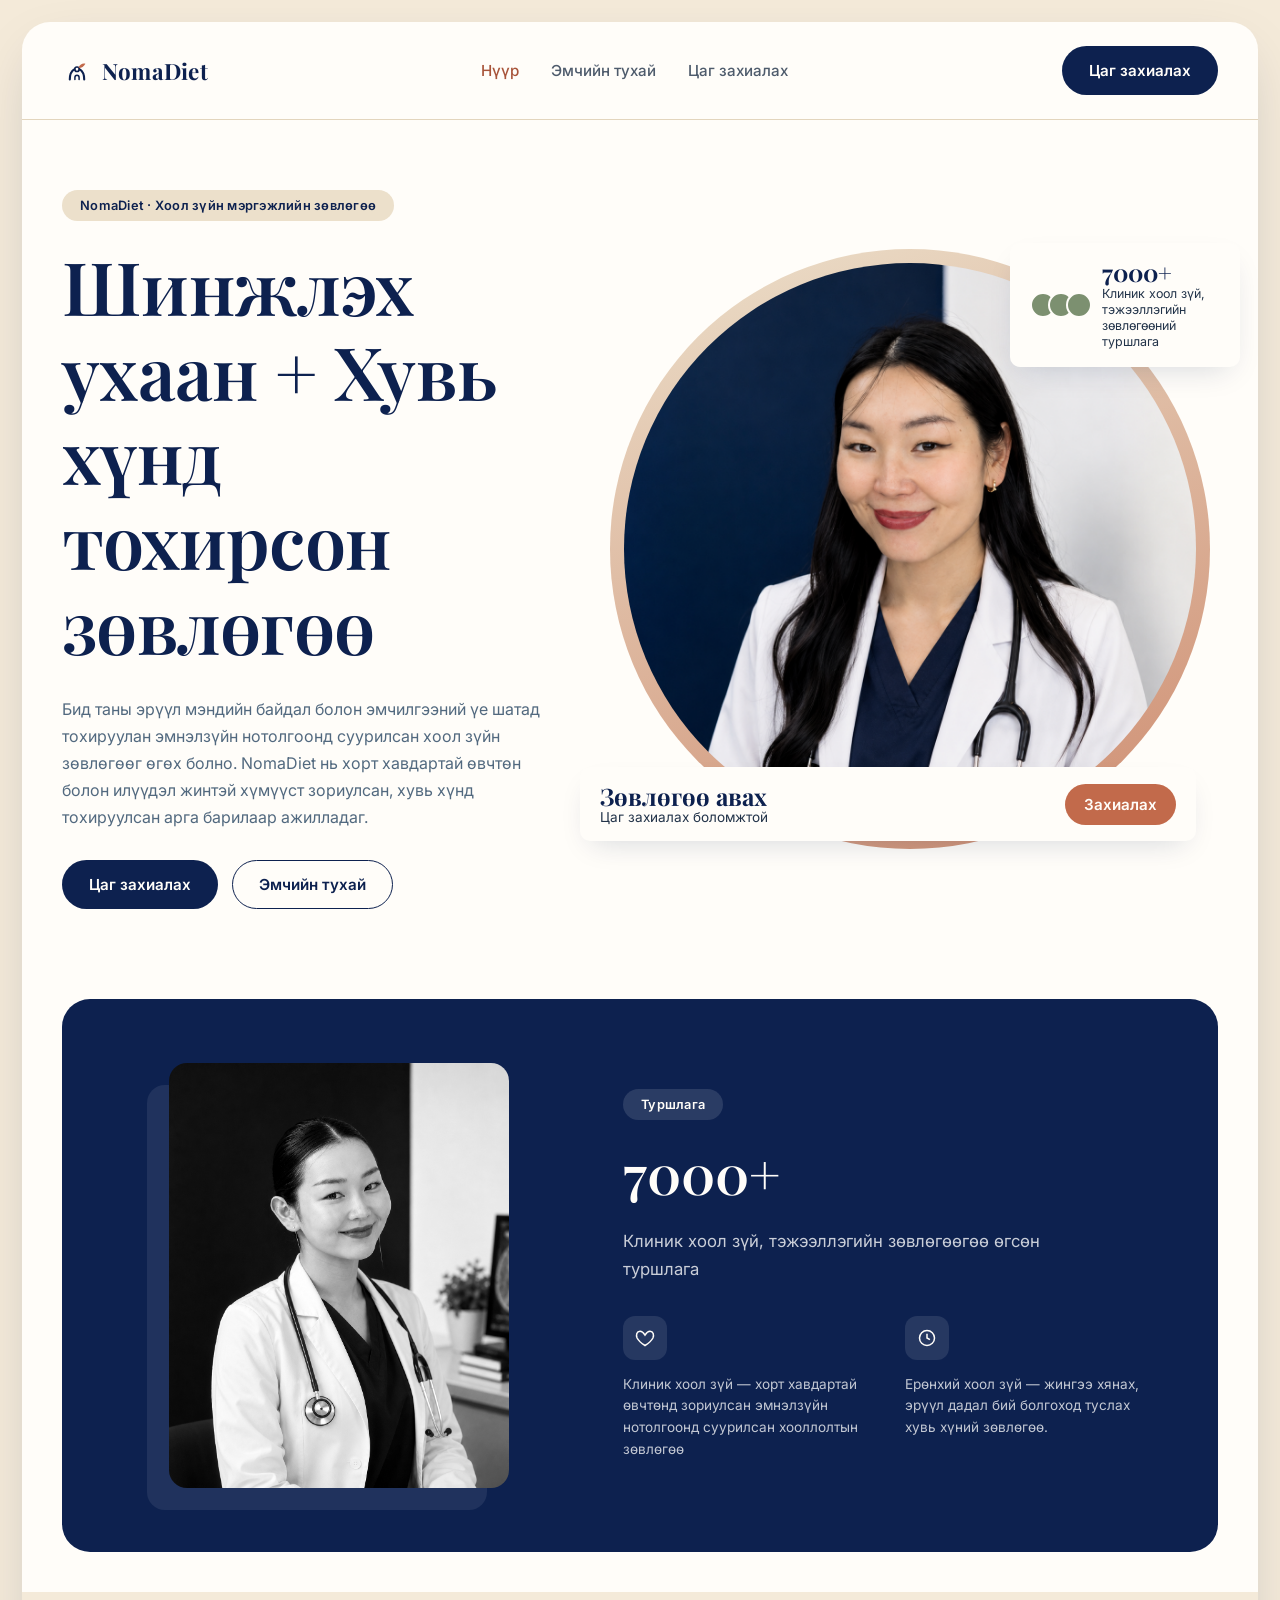
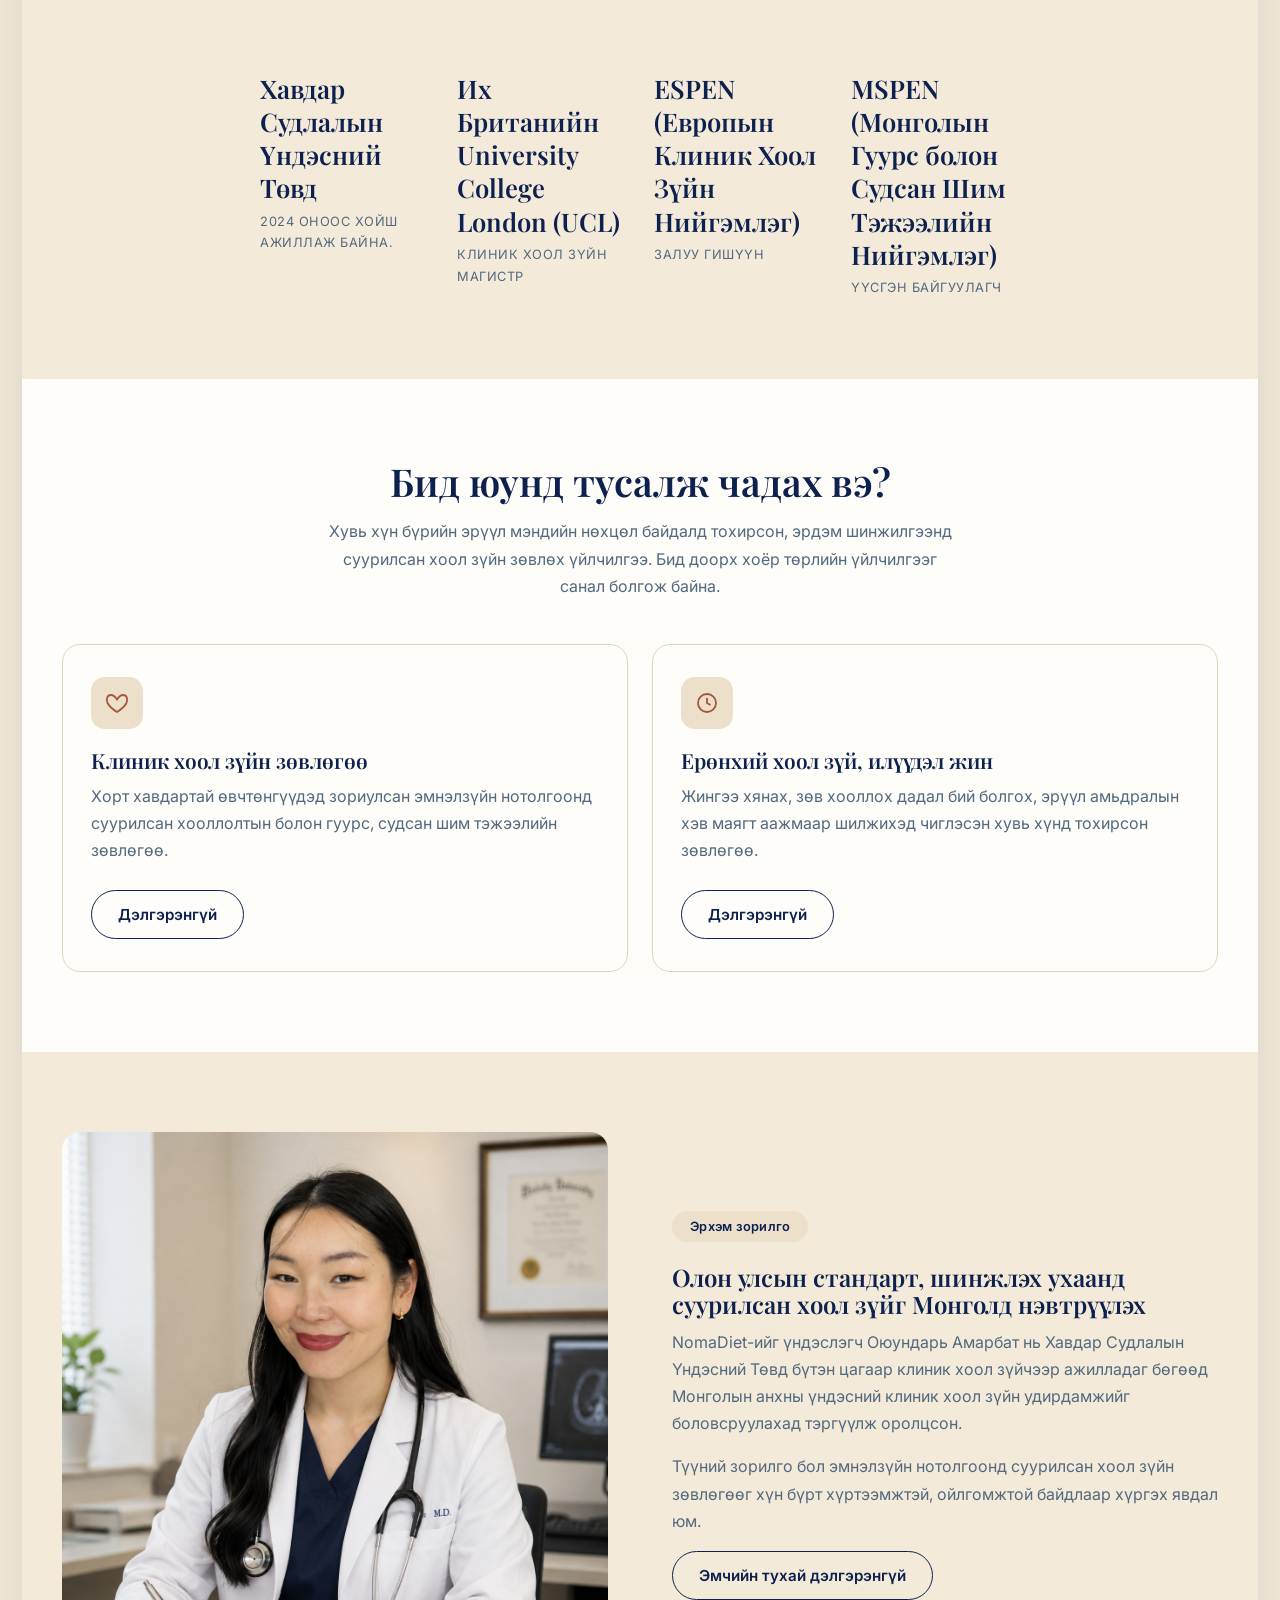
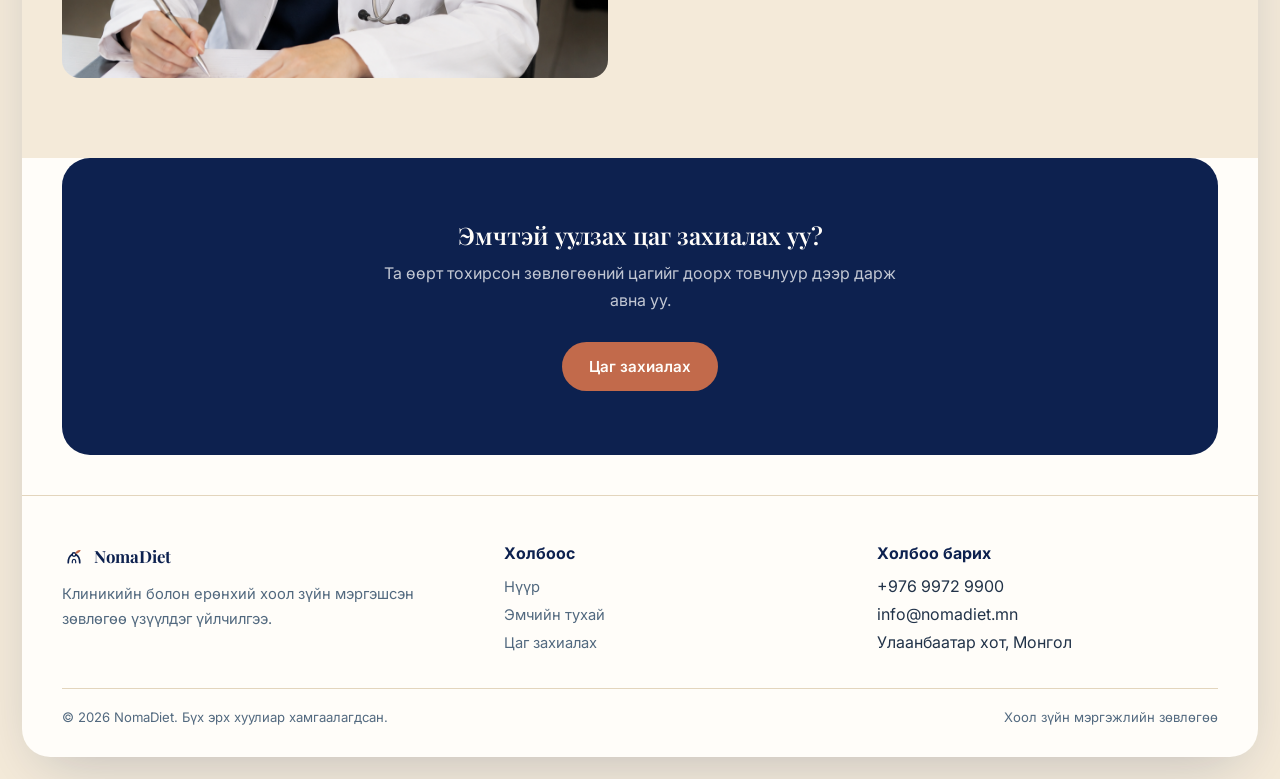
==== commit 75c0f5ed: "Reword homepage CTA band heading to match About page" ====
--- a/index.html
+++ b/index.html
@@ -171,7 +171,7 @@
 
       <!-- CTA -->
       <div class="cta-band">
-        <h2>Эрүүл мэндийн замналаа өнөөдрөөс эхлүүлье</h2>
+        <h2>Эмчтэй уулзах цаг захиалах уу?</h2>
         <p>Та өөрт тохирсон зөвлөгөөний цагийг доорх товчлуур дээр дарж авна уу.</p>
         <a href="schedule.html" class="btn btn-terracotta">Цаг захиалах</a>
       </div>
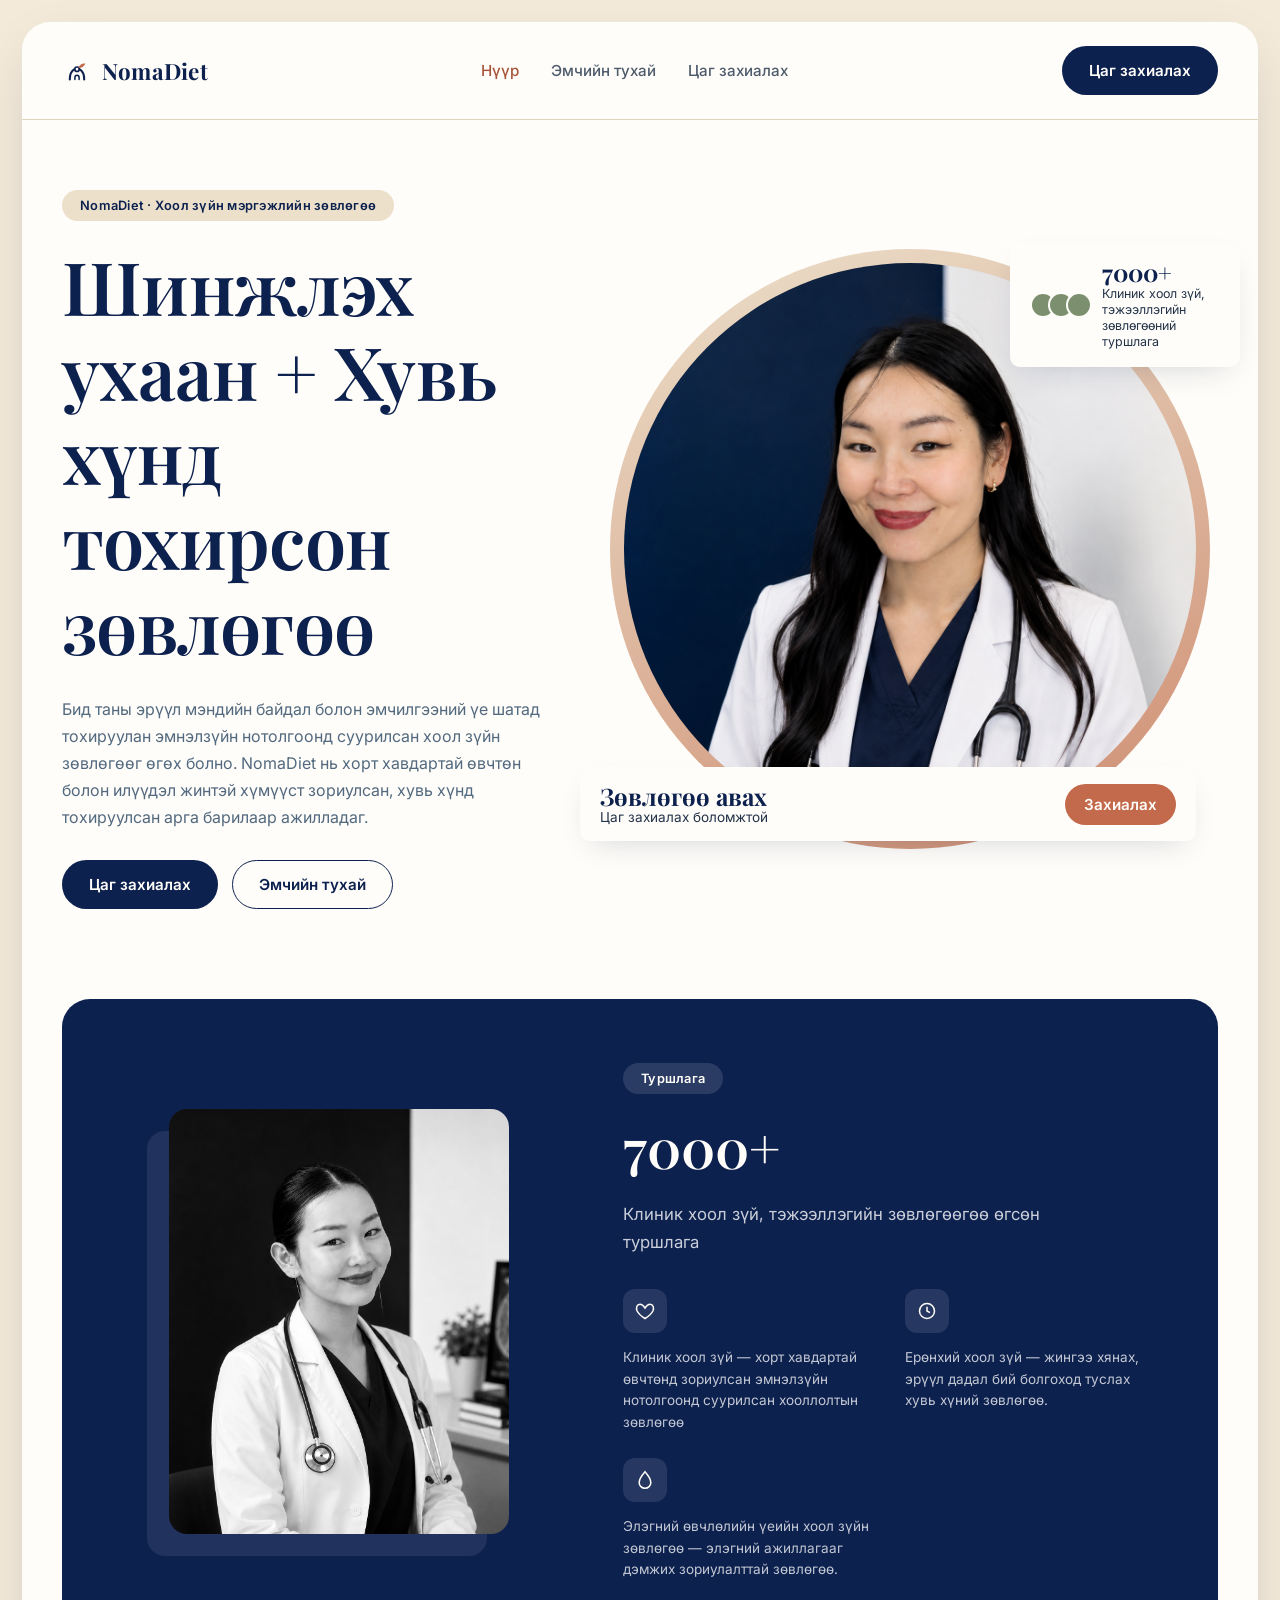
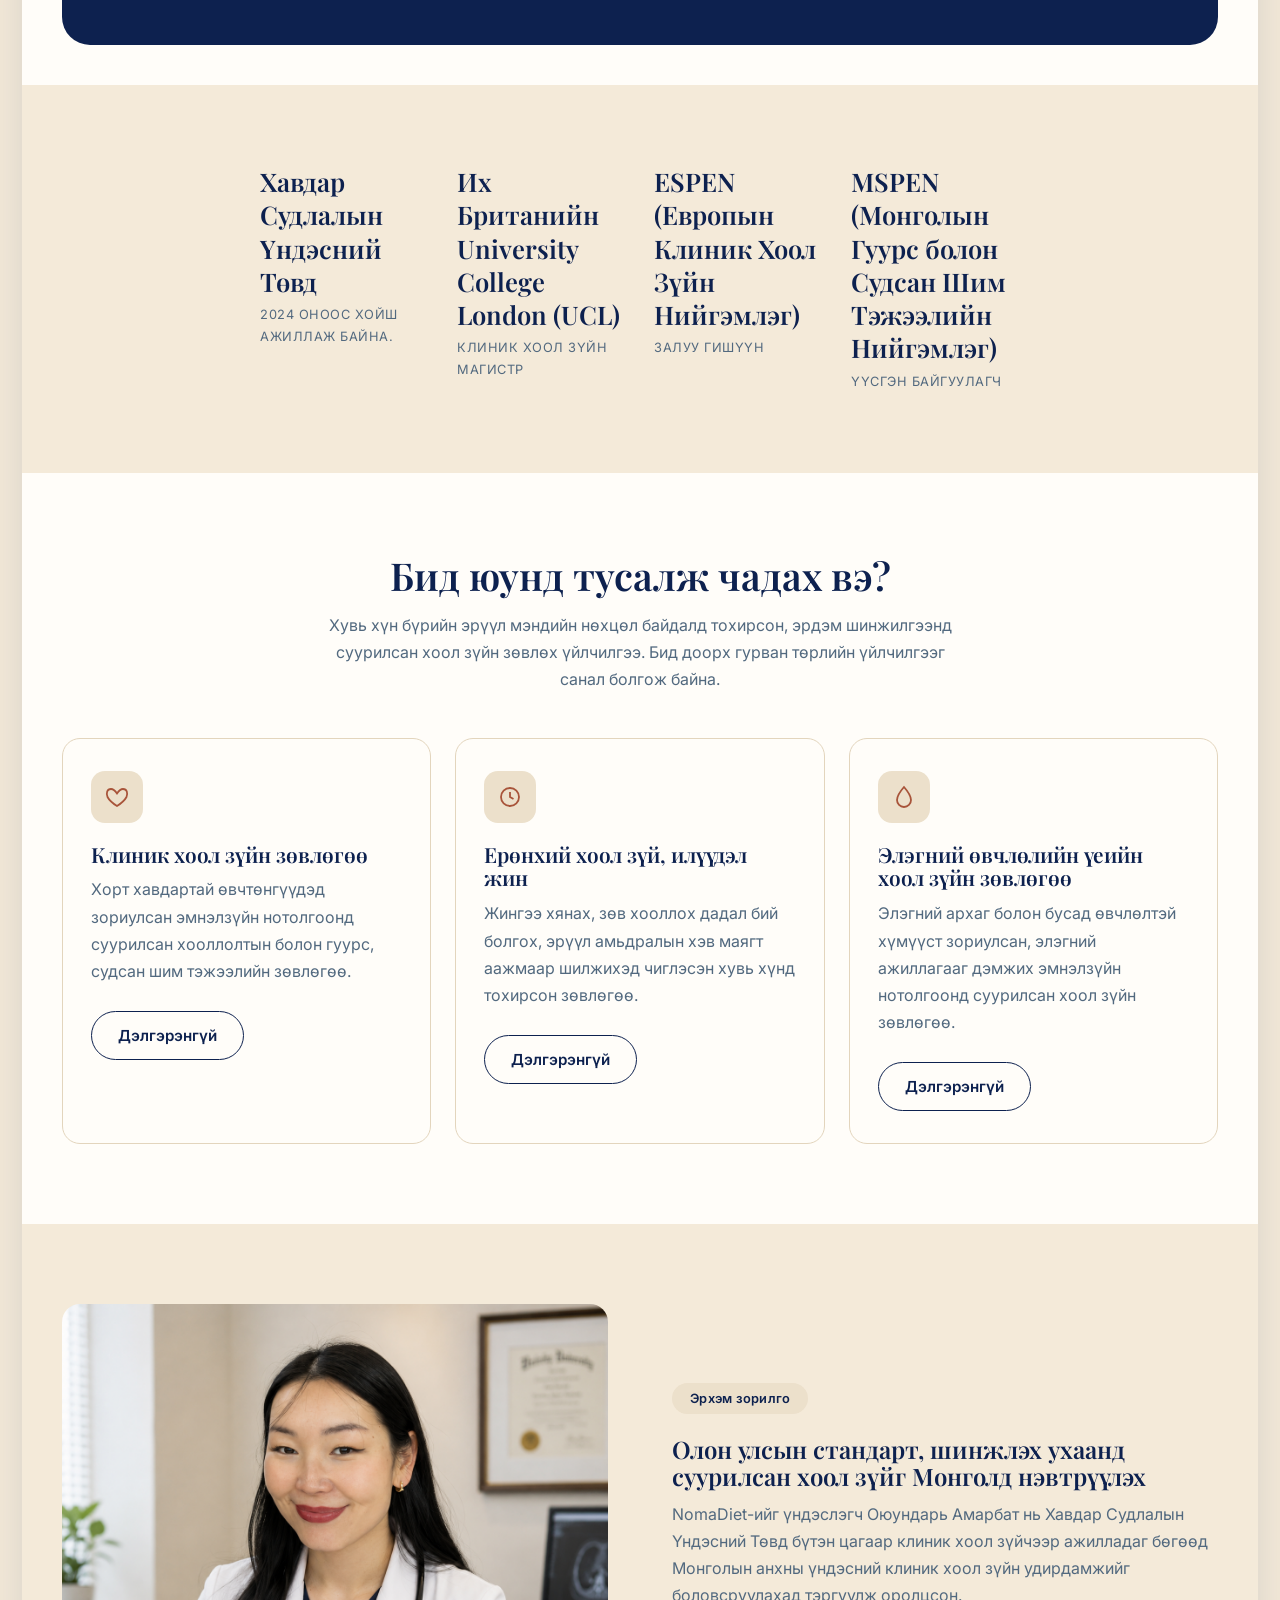
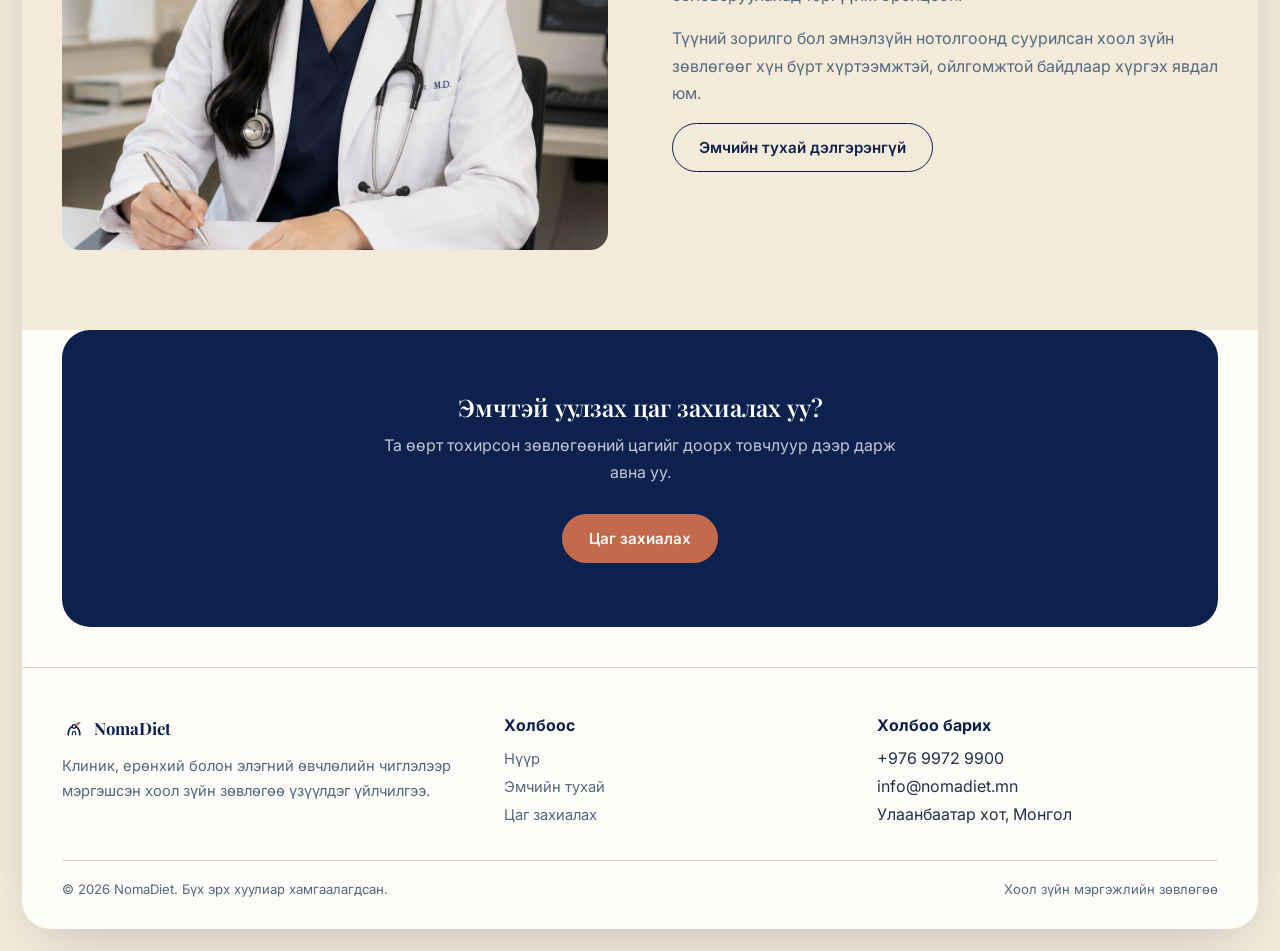
==== commit cfb44a0e: "Add third consult type: liver disease nutrition consulting Add "Элэгний өвчлөлийн үеийн хоол зүйн зө" ====
--- a/index.html
+++ b/index.html
@@ -9,7 +9,7 @@
   <link rel="preconnect" href="https://fonts.googleapis.com" />
   <link rel="preconnect" href="https://fonts.gstatic.com" crossorigin />
   <link href="https://fonts.googleapis.com/css2?family=Inter:wght@400;500;600;700&family=Playfair+Display:wght@500;600;700&display=swap" rel="stylesheet" />
-  <link rel="stylesheet" href="assets/css/styles.css?v=3" />
+  <link rel="stylesheet" href="assets/css/styles.css?v=4" />
 </head>
 <body>
   <div class="page-frame">
@@ -93,6 +93,12 @@
                 </div>
                 <p>Ерөнхий хоол зүй — жингээ хянах, эрүүл дадал бий болгоход туслах хувь хүний зөвлөгөө.</p>
               </div>
+              <div class="need-band__col">
+                <div class="need-band__icon">
+                  <svg width="20" height="20" viewBox="0 0 24 24" fill="none" stroke="currentColor" stroke-width="1.8"><path d="M12 2C12 2 5 10 5 15a7 7 0 0 0 14 0c0-5-7-13-7-13z"/></svg>
+                </div>
+                <p>Элэгний өвчлөлийн үеийн хоол зүйн зөвлөгөө — элэгний ажиллагааг дэмжих зориулалттай зөвлөгөө.</p>
+              </div>
             </div>
           </div>
         </div>
@@ -126,7 +132,7 @@
       <section>
         <div class="section-head">
           <h2>Бид юунд тусалж чадах вэ?</h2>
-          <p>Хувь хүн бүрийн эрүүл мэндийн нөхцөл байдалд тохирсон, эрдэм шинжилгээнд суурилсан хоол зүйн зөвлөх үйлчилгээ. Бид доорх хоёр төрлийн үйлчилгээг санал болгож байна.</p>
+          <p>Хувь хүн бүрийн эрүүл мэндийн нөхцөл байдалд тохирсон, эрдэм шинжилгээнд суурилсан хоол зүйн зөвлөх үйлчилгээ. Бид доорх гурван төрлийн үйлчилгээг санал болгож байна.</p>
         </div>
         <div class="card-grid">
           <div class="service-card">
@@ -143,6 +149,14 @@
             </div>
             <h3>Ерөнхий хоол зүй, илүүдэл жин</h3>
             <p>Жингээ хянах, зөв хооллох дадал бий болгох, эрүүл амьдралын хэв маягт аажмаар шилжихэд чиглэсэн хувь хүнд тохирсон зөвлөгөө.</p>
+            <a href="schedule.html" class="btn btn-outline" style="margin-top:10px;">Дэлгэрэнгүй</a>
+          </div>
+          <div class="service-card">
+            <div class="service-card__icon">
+              <svg width="24" height="24" viewBox="0 0 24 24" fill="none" stroke="currentColor" stroke-width="1.8"><path d="M12 2C12 2 5 10 5 15a7 7 0 0 0 14 0c0-5-7-13-7-13z"/></svg>
+            </div>
+            <h3>Элэгний өвчлөлийн үеийн хоол зүйн зөвлөгөө</h3>
+            <p>Элэгний архаг болон бусад өвчлөлтэй хүмүүст зориулсан, элэгний ажиллагааг дэмжих эмнэлзүйн нотолгоонд суурилсан хоол зүйн зөвлөгөө.</p>
             <a href="schedule.html" class="btn btn-outline" style="margin-top:10px;">Дэлгэрэнгүй</a>
           </div>
         </div>
@@ -181,7 +195,7 @@
         <div class="footer__grid">
           <div>
             <div class="footer__brand"><svg viewBox="0 0 100 100" fill="none" xmlns="http://www.w3.org/2000/svg" aria-hidden="true"><path d="M26,78 C26,68 28,52 42,44" stroke="#0d214f" stroke-width="7" stroke-linecap="round" stroke-linejoin="round"/><path d="M74,78 C74,68 72,52 58,44" stroke="#0d214f" stroke-width="7" stroke-linecap="round" stroke-linejoin="round"/><path d="M43,78 L43,72 Q43,64 50,64 Q57,64 57,72 L57,78" stroke="#0d214f" stroke-width="5" stroke-linecap="round" stroke-linejoin="round"/><circle cx="50" cy="44" r="7.5" stroke="#0d214f" stroke-width="5.5"/><path d="M55,40 C58,29 69,23 78,26 C73,36 63,41 55,40 Z" fill="#c26a4b"/></svg><span>NomaDiet</span></div>
-            <p>Клиникийн болон ерөнхий хоол зүйн мэргэшсэн зөвлөгөө үзүүлдэг үйлчилгээ.</p>
+            <p>Клиник, ерөнхий болон элэгний өвчлөлийн чиглэлээр мэргэшсэн хоол зүйн зөвлөгөө үзүүлдэг үйлчилгээ.</p>
           </div>
           <div>
             <h4>Холбоос</h4>
--- a/assets/css/styles.css
+++ b/assets/css/styles.css
@@ -747,6 +747,12 @@
   }
 }
 
+@media (min-width: 980px) {
+  .card-grid {
+    grid-template-columns: repeat(3, 1fr);
+  }
+}
+
 .service-card {
   background: var(--paper);
   border: 1px solid var(--line);
@@ -962,6 +968,12 @@
 @media (min-width: 700px) {
   .consult-options {
     grid-template-columns: repeat(2, 1fr);
+  }
+}
+
+@media (min-width: 980px) {
+  .consult-options {
+    grid-template-columns: repeat(3, 1fr);
   }
 }
 
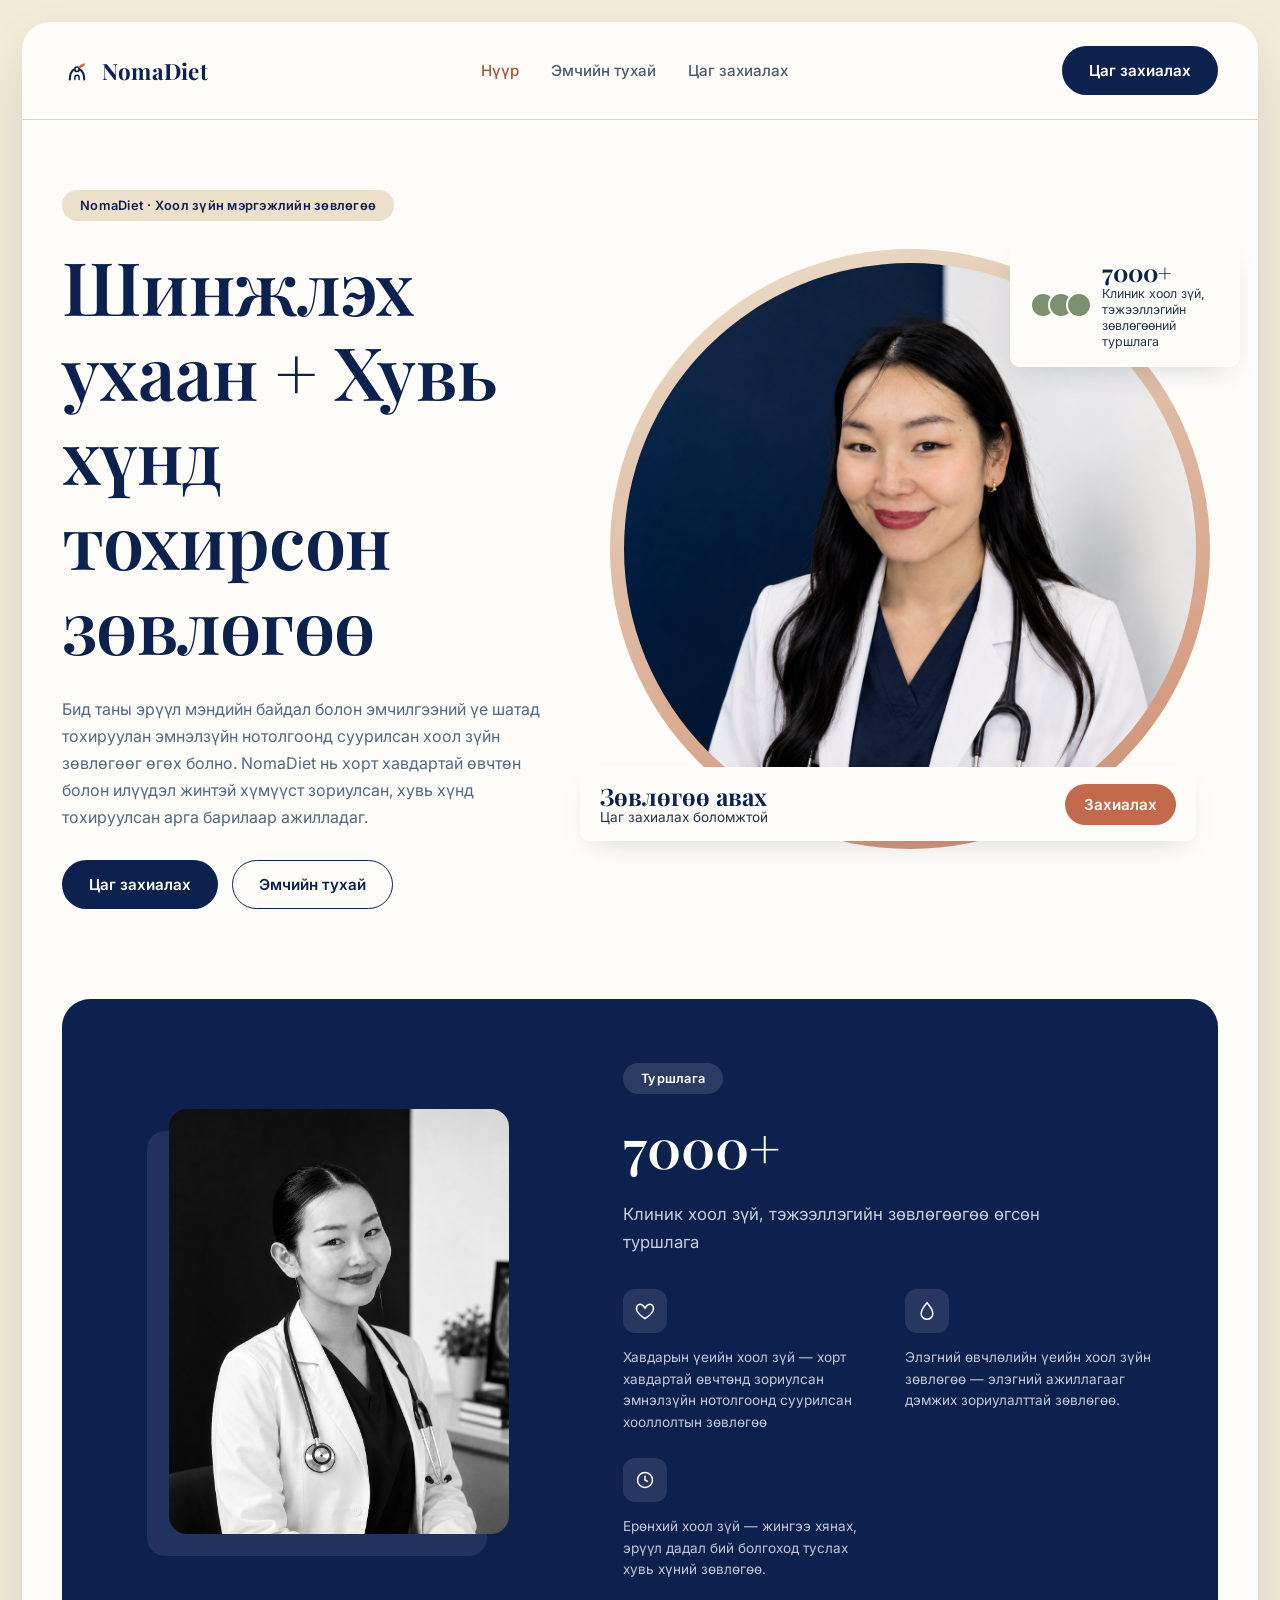
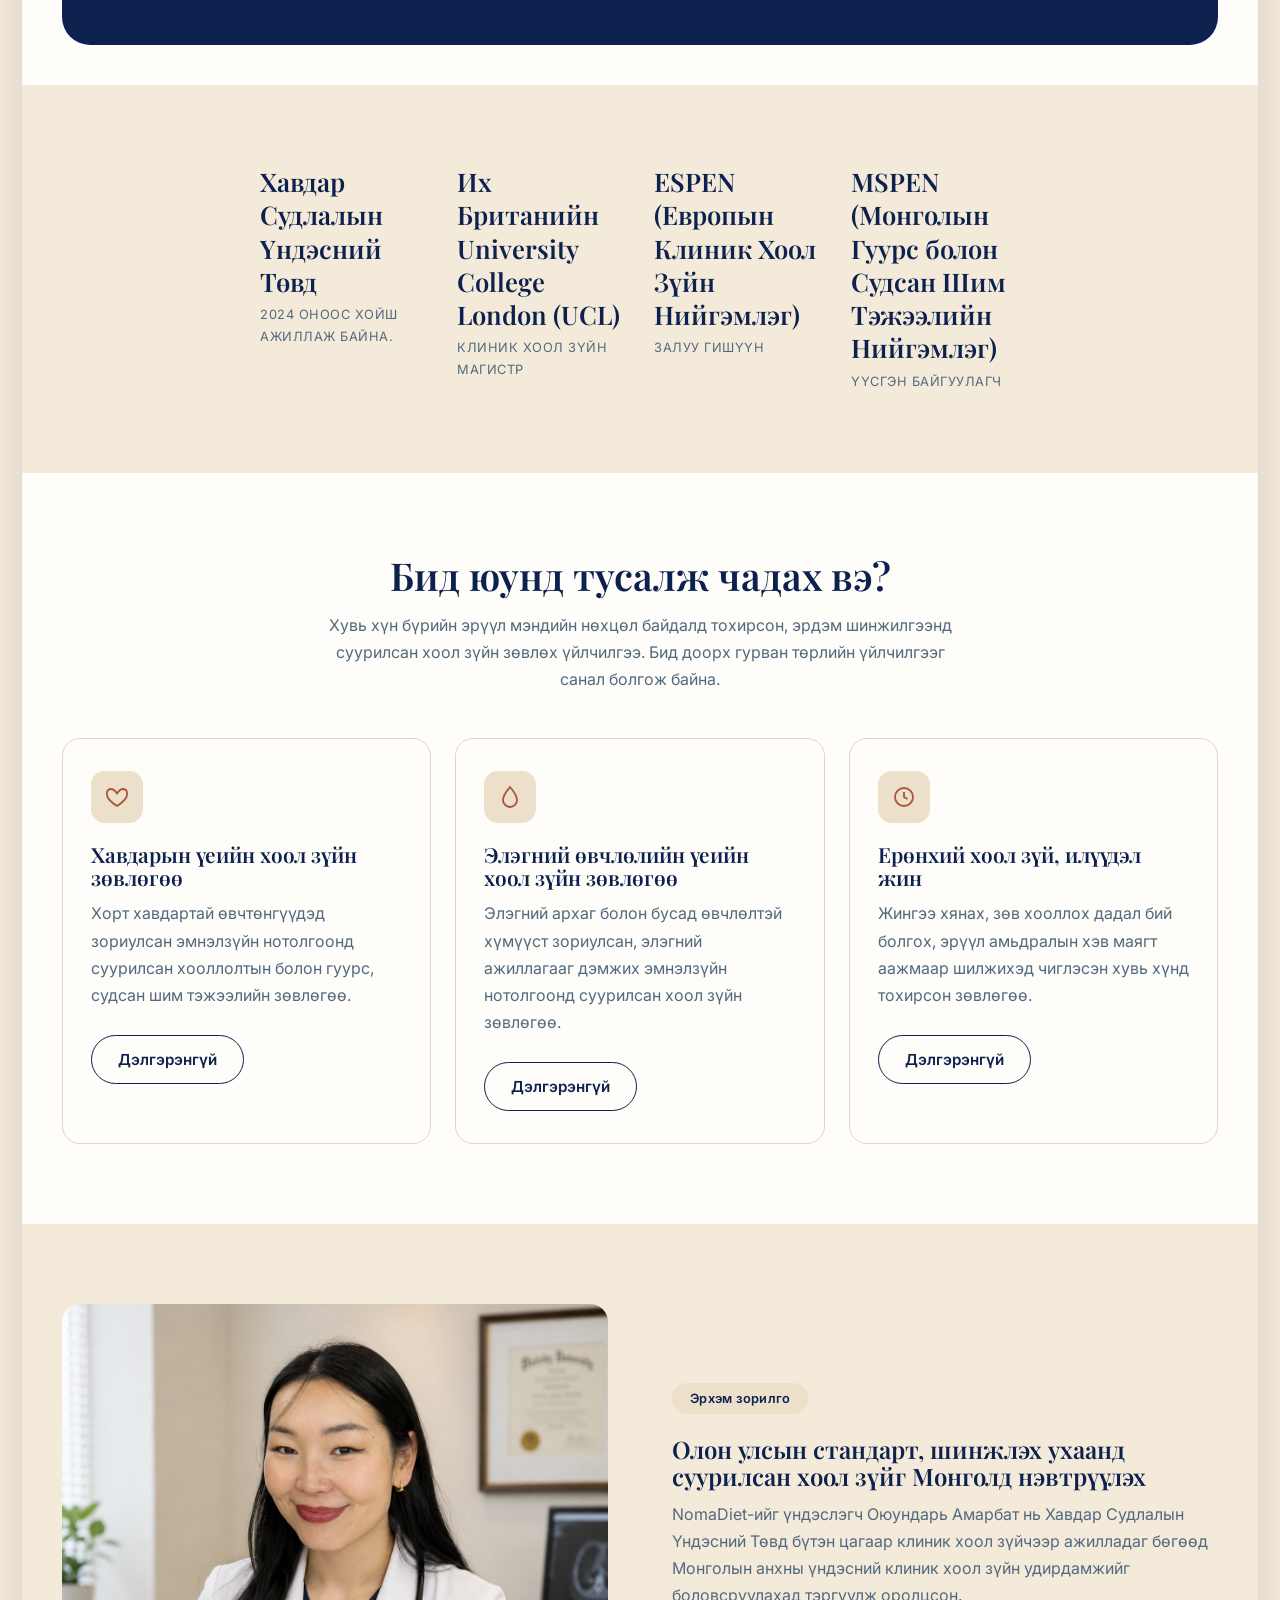
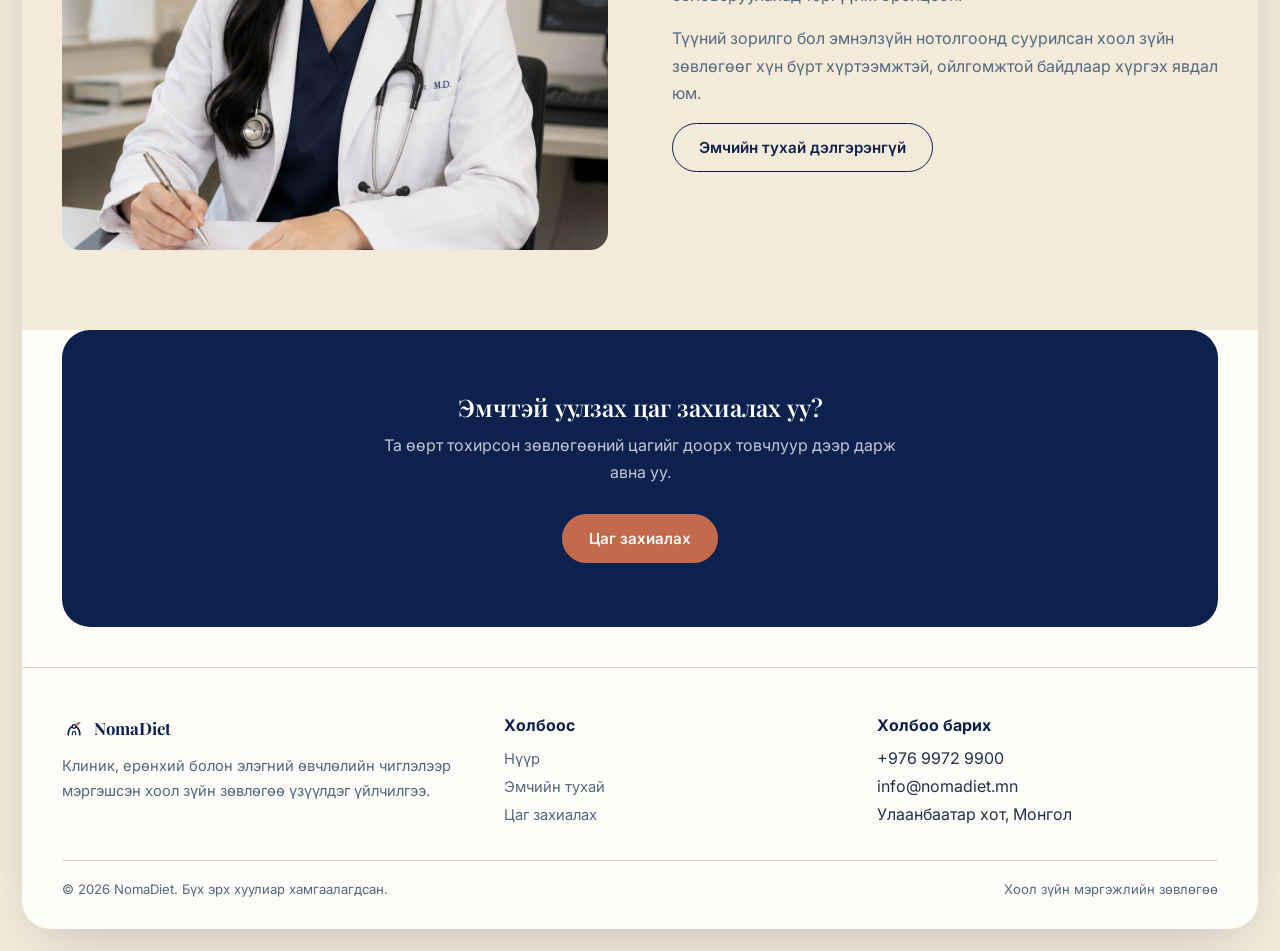
==== commit 6f375c6f: "Rename clinical consult, reorder options, wire real liver Cal.com link - "Клиник хоол зүйн зөвлөгөө"" ====
--- a/index.html
+++ b/index.html
@@ -85,7 +85,13 @@
                 <div class="need-band__icon">
                   <svg width="20" height="20" viewBox="0 0 24 24" fill="none" stroke="currentColor" stroke-width="1.8"><path d="M12 21s-7-4.35-9.5-9C1 8 2 4 6 4c2 0 4 1.5 6 4.5C14 5.5 16 4 18 4c4 0 5 4 3.5 8-2.5 4.65-9.5 9-9.5 9z"/></svg>
                 </div>
-                <p>Клиник хоол зүй — хорт хавдартай өвчтөнд зориулсан эмнэлзүйн нотолгоонд суурилсан хооллолтын зөвлөгөө</p>
+                <p>Хавдарын үеийн хоол зүй — хорт хавдартай өвчтөнд зориулсан эмнэлзүйн нотолгоонд суурилсан хооллолтын зөвлөгөө</p>
+              </div>
+              <div class="need-band__col">
+                <div class="need-band__icon">
+                  <svg width="20" height="20" viewBox="0 0 24 24" fill="none" stroke="currentColor" stroke-width="1.8"><path d="M12 2C12 2 5 10 5 15a7 7 0 0 0 14 0c0-5-7-13-7-13z"/></svg>
+                </div>
+                <p>Элэгний өвчлөлийн үеийн хоол зүйн зөвлөгөө — элэгний ажиллагааг дэмжих зориулалттай зөвлөгөө.</p>
               </div>
               <div class="need-band__col">
                 <div class="need-band__icon">
@@ -93,12 +99,6 @@
                 </div>
                 <p>Ерөнхий хоол зүй — жингээ хянах, эрүүл дадал бий болгоход туслах хувь хүний зөвлөгөө.</p>
               </div>
-              <div class="need-band__col">
-                <div class="need-band__icon">
-                  <svg width="20" height="20" viewBox="0 0 24 24" fill="none" stroke="currentColor" stroke-width="1.8"><path d="M12 2C12 2 5 10 5 15a7 7 0 0 0 14 0c0-5-7-13-7-13z"/></svg>
-                </div>
-                <p>Элэгний өвчлөлийн үеийн хоол зүйн зөвлөгөө — элэгний ажиллагааг дэмжих зориулалттай зөвлөгөө.</p>
-              </div>
             </div>
           </div>
         </div>
@@ -139,8 +139,16 @@
             <div class="service-card__icon">
               <svg width="24" height="24" viewBox="0 0 24 24" fill="none" stroke="currentColor" stroke-width="1.8"><path d="M12 21s-7-4.35-9.5-9C1 8 2 4 6 4c2 0 4 1.5 6 4.5C14 5.5 16 4 18 4c4 0 5 4 3.5 8-2.5 4.65-9.5 9-9.5 9z"/></svg>
             </div>
-            <h3>Клиник хоол зүйн зөвлөгөө</h3>
+            <h3>Хавдарын үеийн хоол зүйн зөвлөгөө</h3>
             <p>Хорт хавдартай өвчтөнгүүдэд зориулсан эмнэлзүйн нотолгоонд суурилсан хооллолтын болон гуурс, судсан шим тэжээлийн зөвлөгөө.</p>
+            <a href="schedule.html" class="btn btn-outline" style="margin-top:10px;">Дэлгэрэнгүй</a>
+          </div>
+          <div class="service-card">
+            <div class="service-card__icon">
+              <svg width="24" height="24" viewBox="0 0 24 24" fill="none" stroke="currentColor" stroke-width="1.8"><path d="M12 2C12 2 5 10 5 15a7 7 0 0 0 14 0c0-5-7-13-7-13z"/></svg>
+            </div>
+            <h3>Элэгний өвчлөлийн үеийн хоол зүйн зөвлөгөө</h3>
+            <p>Элэгний архаг болон бусад өвчлөлтэй хүмүүст зориулсан, элэгний ажиллагааг дэмжих эмнэлзүйн нотолгоонд суурилсан хоол зүйн зөвлөгөө.</p>
             <a href="schedule.html" class="btn btn-outline" style="margin-top:10px;">Дэлгэрэнгүй</a>
           </div>
           <div class="service-card">
@@ -149,14 +157,6 @@
             </div>
             <h3>Ерөнхий хоол зүй, илүүдэл жин</h3>
             <p>Жингээ хянах, зөв хооллох дадал бий болгох, эрүүл амьдралын хэв маягт аажмаар шилжихэд чиглэсэн хувь хүнд тохирсон зөвлөгөө.</p>
-            <a href="schedule.html" class="btn btn-outline" style="margin-top:10px;">Дэлгэрэнгүй</a>
-          </div>
-          <div class="service-card">
-            <div class="service-card__icon">
-              <svg width="24" height="24" viewBox="0 0 24 24" fill="none" stroke="currentColor" stroke-width="1.8"><path d="M12 2C12 2 5 10 5 15a7 7 0 0 0 14 0c0-5-7-13-7-13z"/></svg>
-            </div>
-            <h3>Элэгний өвчлөлийн үеийн хоол зүйн зөвлөгөө</h3>
-            <p>Элэгний архаг болон бусад өвчлөлтэй хүмүүст зориулсан, элэгний ажиллагааг дэмжих эмнэлзүйн нотолгоонд суурилсан хоол зүйн зөвлөгөө.</p>
             <a href="schedule.html" class="btn btn-outline" style="margin-top:10px;">Дэлгэрэнгүй</a>
           </div>
         </div>
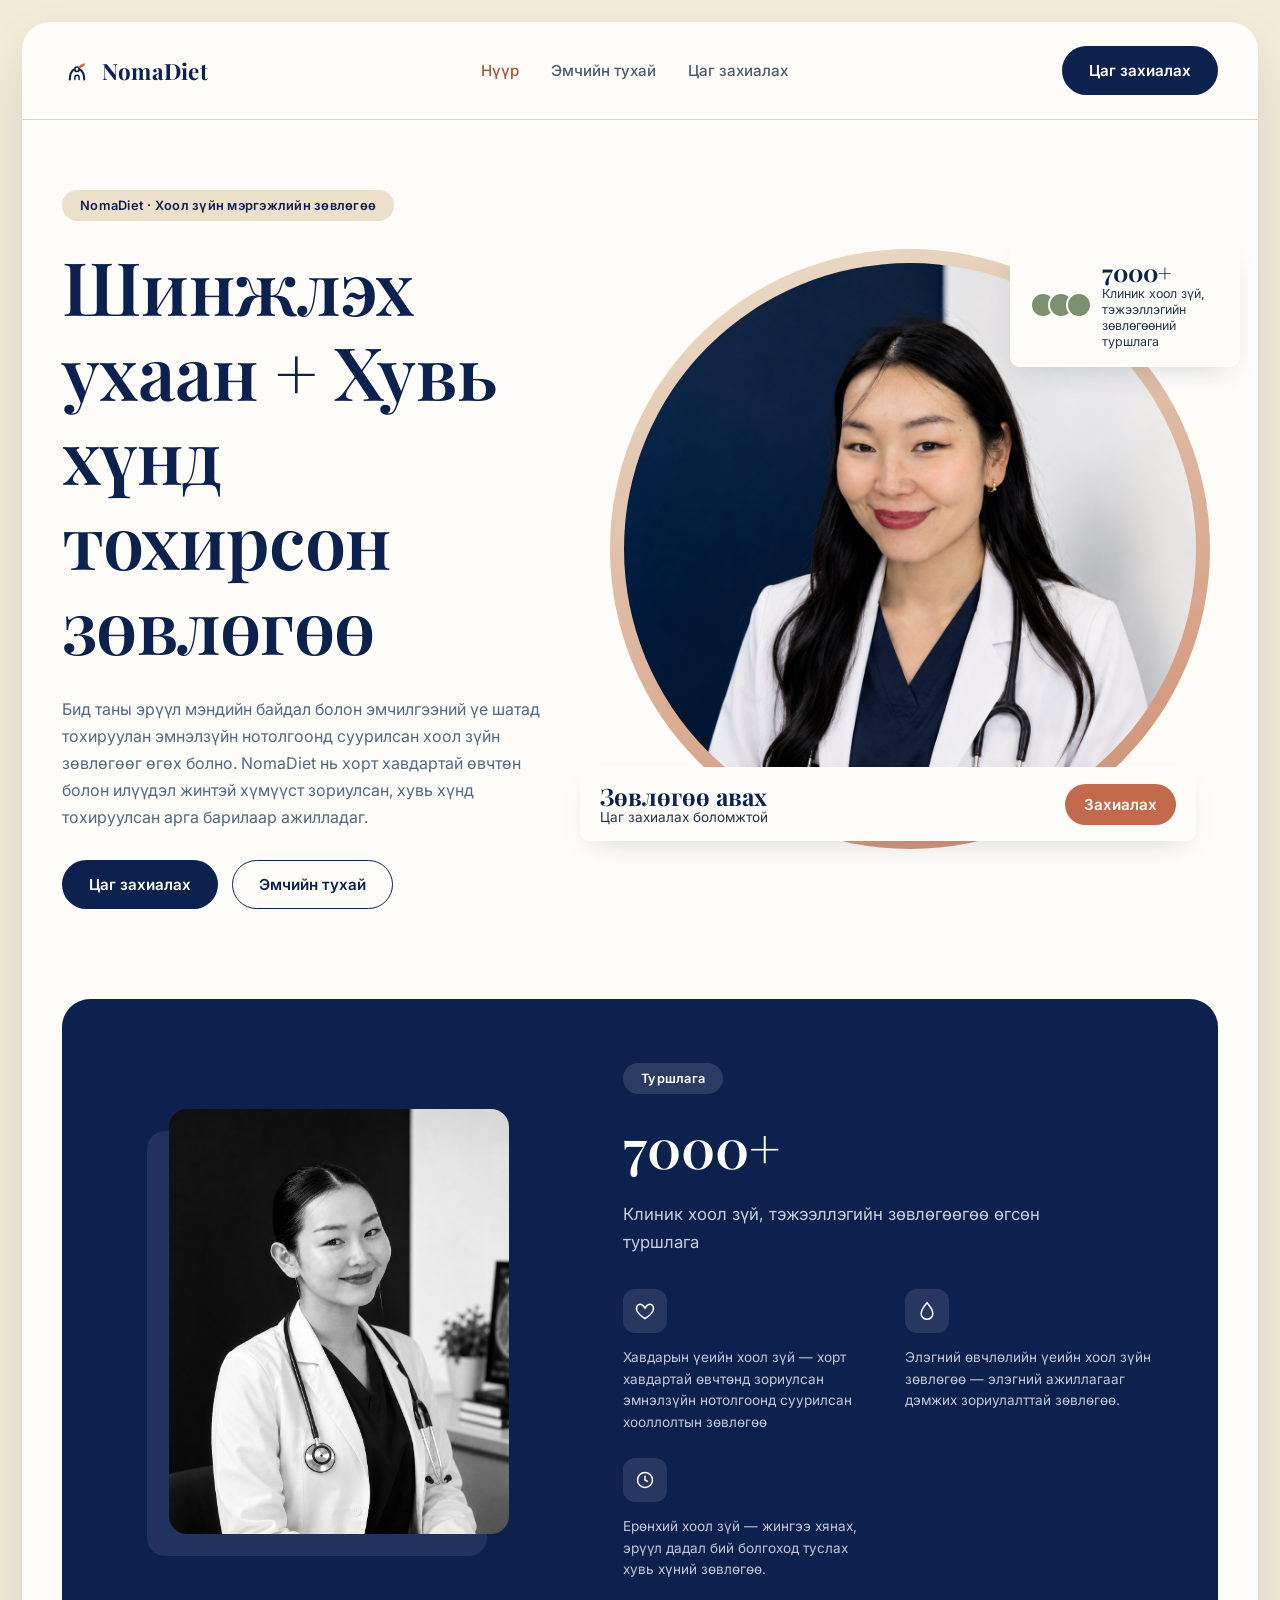
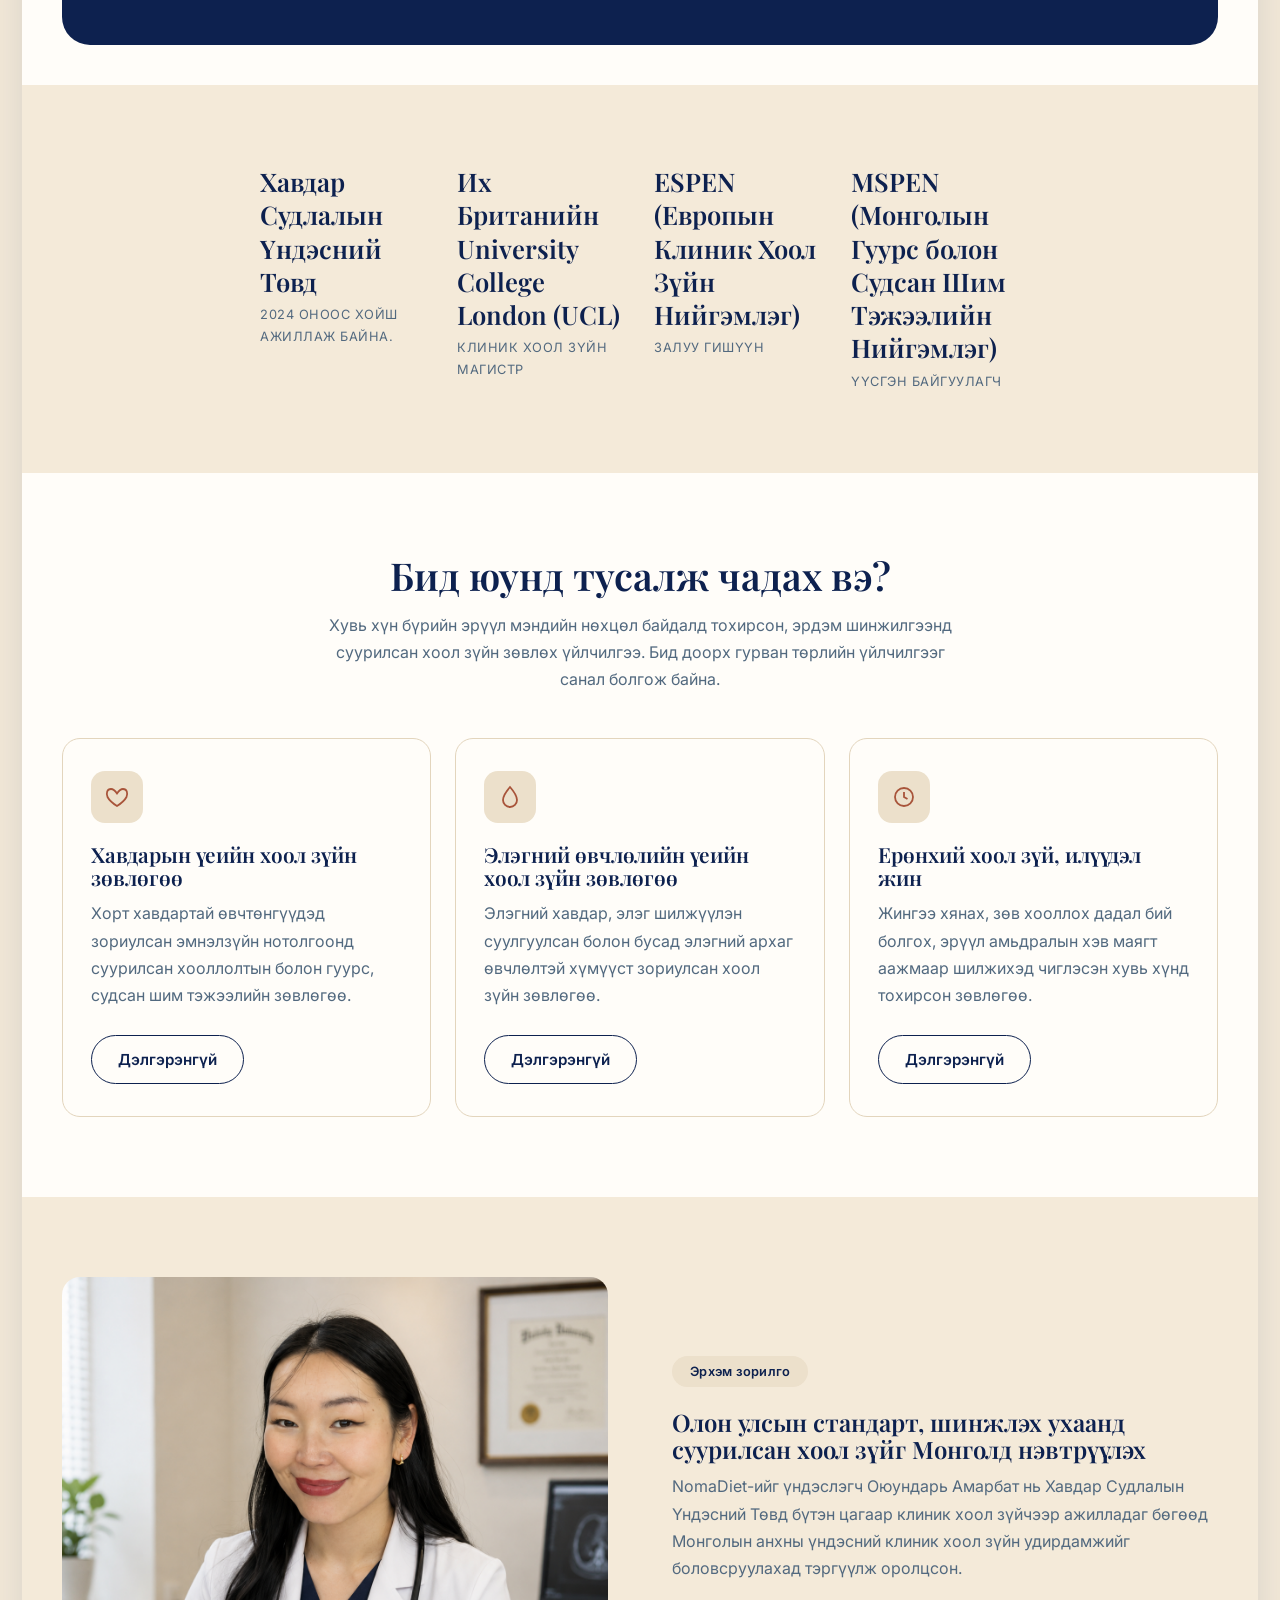
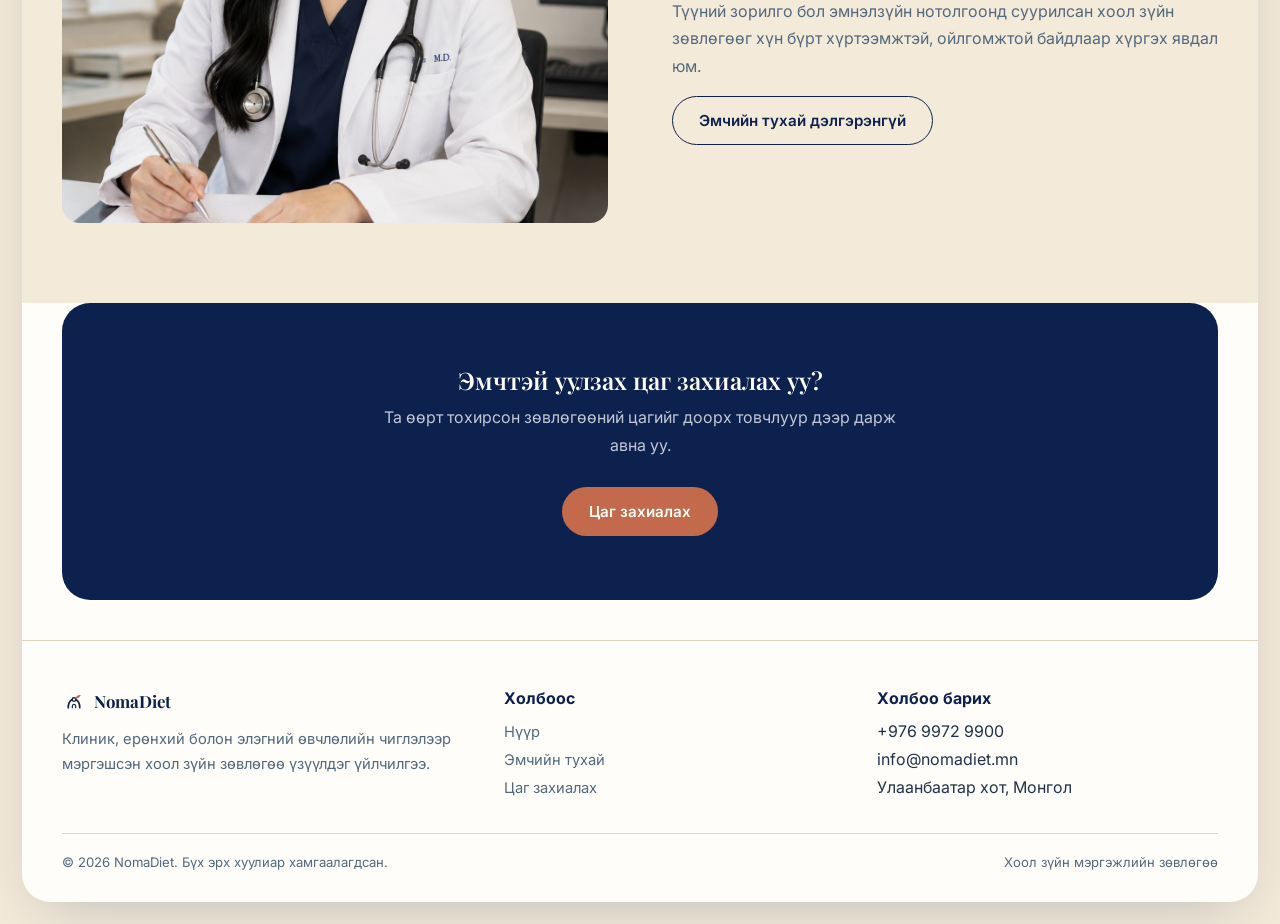
==== commit 97ac17b7: "Reword liver consult description on homepage and scheduling page" ====
--- a/index.html
+++ b/index.html
@@ -148,7 +148,7 @@
               <svg width="24" height="24" viewBox="0 0 24 24" fill="none" stroke="currentColor" stroke-width="1.8"><path d="M12 2C12 2 5 10 5 15a7 7 0 0 0 14 0c0-5-7-13-7-13z"/></svg>
             </div>
             <h3>Элэгний өвчлөлийн үеийн хоол зүйн зөвлөгөө</h3>
-            <p>Элэгний архаг болон бусад өвчлөлтэй хүмүүст зориулсан, элэгний ажиллагааг дэмжих эмнэлзүйн нотолгоонд суурилсан хоол зүйн зөвлөгөө.</p>
+            <p>Элэгний хавдар, элэг шилжүүлэн суулгуулсан болон бусад элэгний архаг өвчлөлтэй хүмүүст зориулсан хоол зүйн зөвлөгөө.</p>
             <a href="schedule.html" class="btn btn-outline" style="margin-top:10px;">Дэлгэрэнгүй</a>
           </div>
           <div class="service-card">
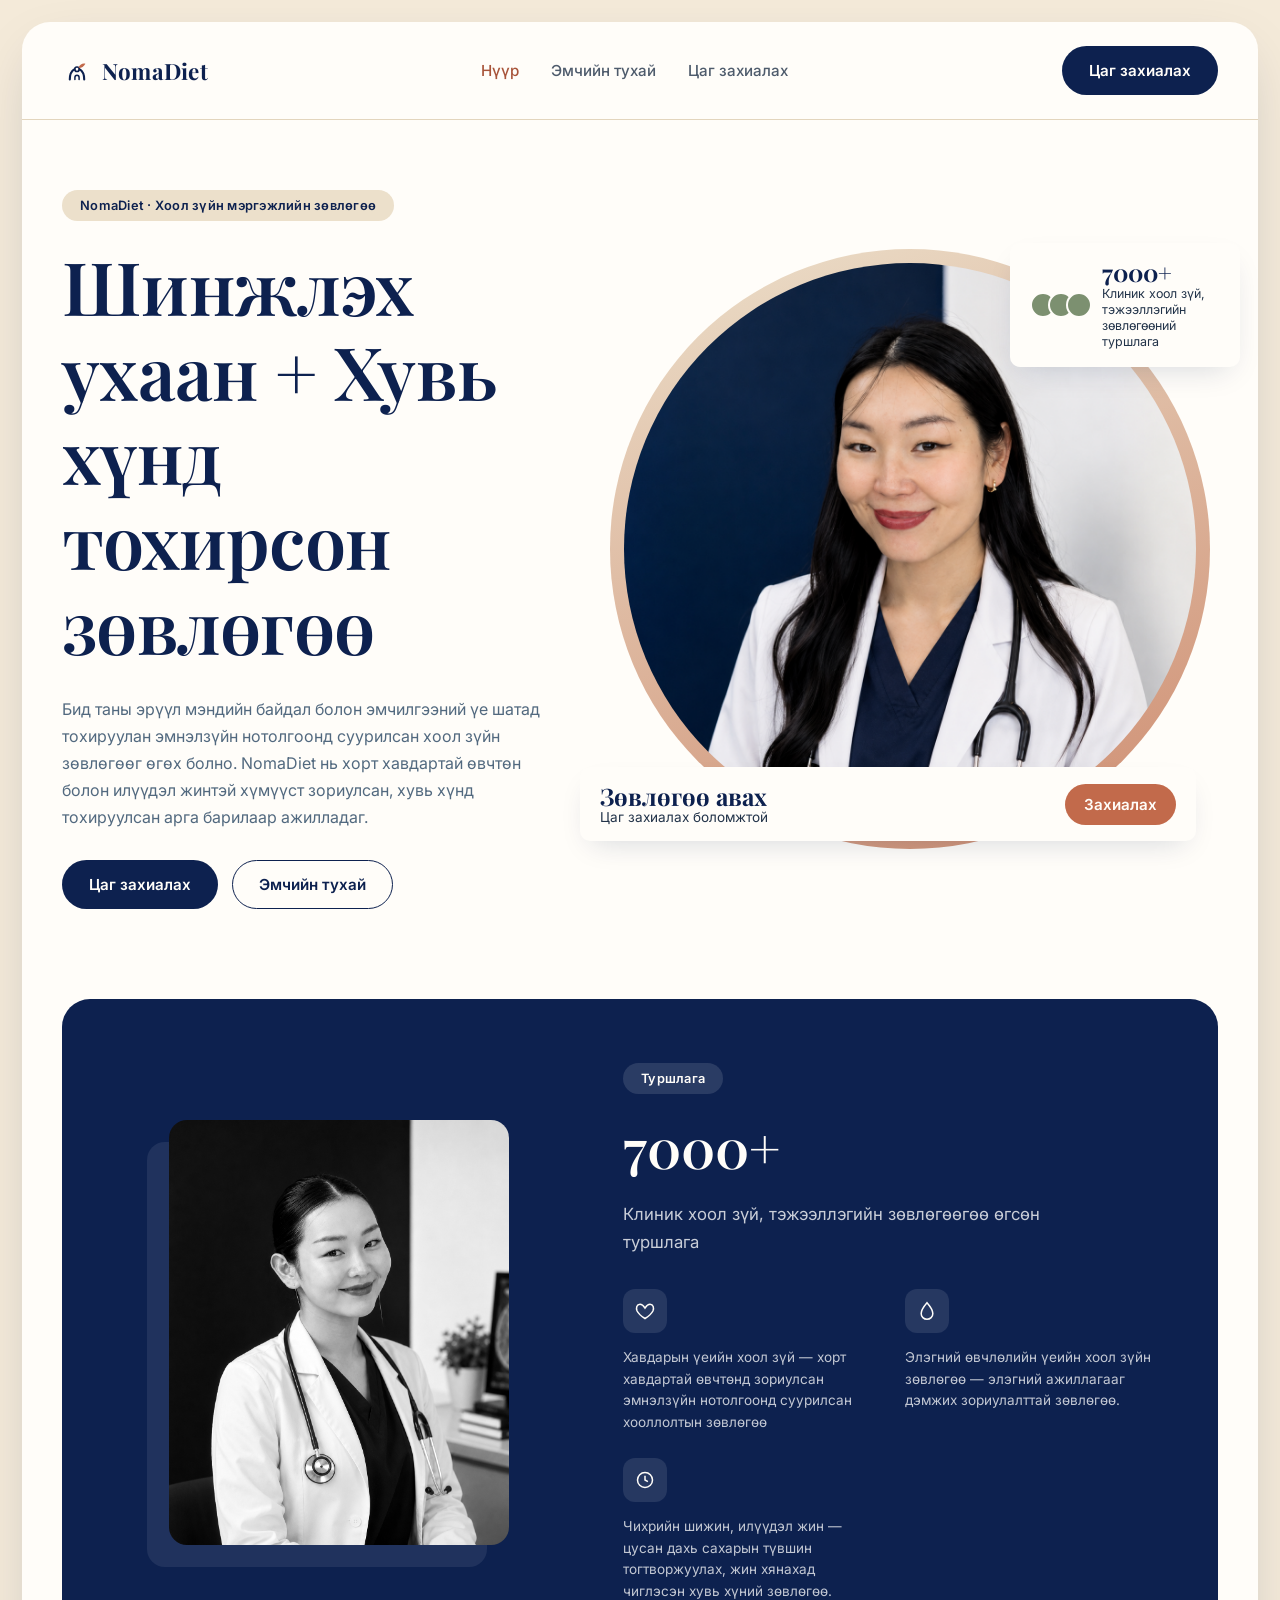
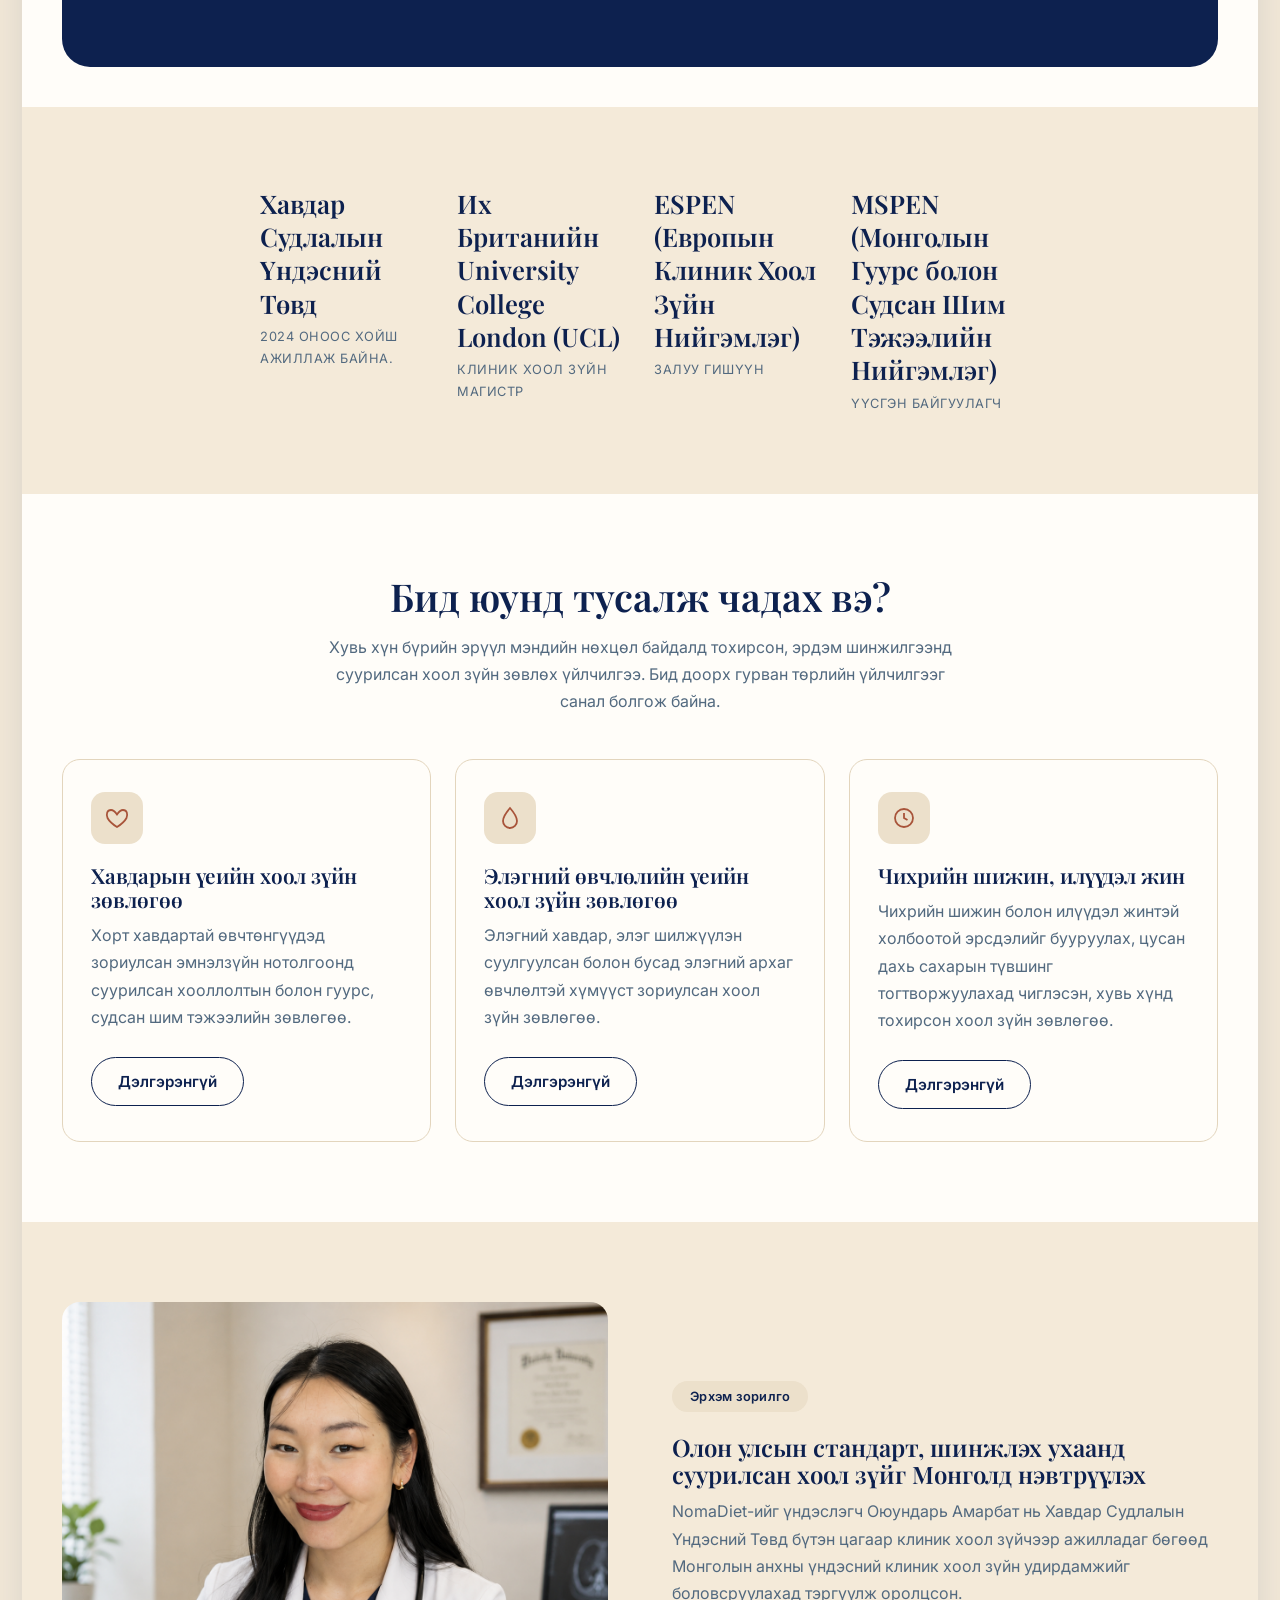
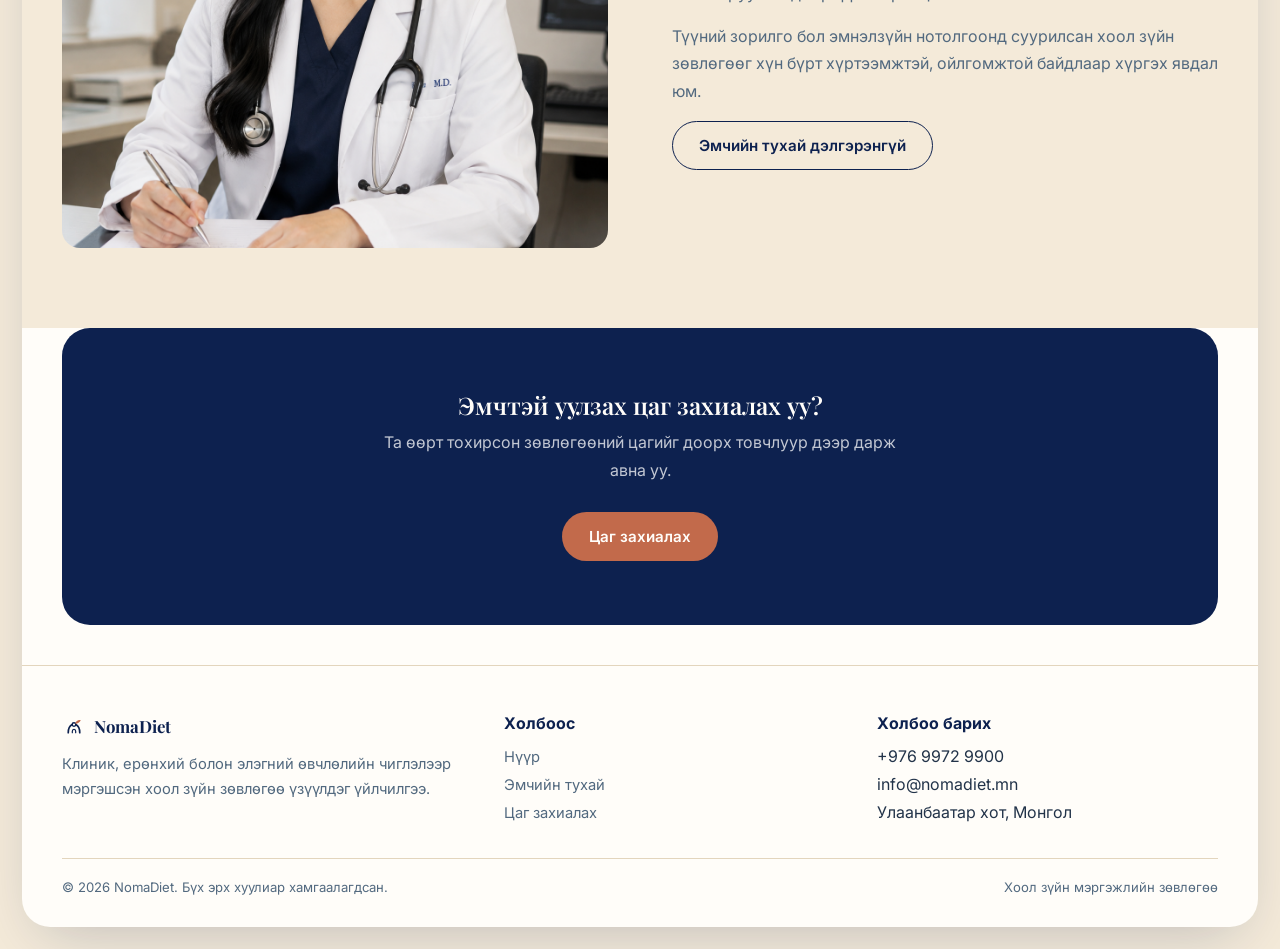
==== commit 77e00856: "Rename general nutrition service to "Чихрийн шижин, илүүдэл жин" Updates the third consult type's ta" ====
--- a/index.html
+++ b/index.html
@@ -9,7 +9,7 @@
   <link rel="preconnect" href="https://fonts.googleapis.com" />
   <link rel="preconnect" href="https://fonts.gstatic.com" crossorigin />
   <link href="https://fonts.googleapis.com/css2?family=Inter:wght@400;500;600;700&family=Playfair+Display:wght@500;600;700&display=swap" rel="stylesheet" />
-  <link rel="stylesheet" href="assets/css/styles.css?v=4" />
+  <link rel="stylesheet" href="assets/css/styles.css?v=5" />
 </head>
 <body>
   <div class="page-frame">
@@ -97,7 +97,7 @@
                 <div class="need-band__icon">
                   <svg width="20" height="20" viewBox="0 0 24 24" fill="none" stroke="currentColor" stroke-width="1.8"><circle cx="12" cy="12" r="9"/><path d="M12 7v5l3.5 2"/></svg>
                 </div>
-                <p>Ерөнхий хоол зүй — жингээ хянах, эрүүл дадал бий болгоход туслах хувь хүний зөвлөгөө.</p>
+                <p>Чихрийн шижин, илүүдэл жин — цусан дахь сахарын түвшин тогтворжуулах, жин хянахад чиглэсэн хувь хүний зөвлөгөө.</p>
               </div>
             </div>
           </div>
@@ -155,8 +155,8 @@
             <div class="service-card__icon">
               <svg width="24" height="24" viewBox="0 0 24 24" fill="none" stroke="currentColor" stroke-width="1.8"><circle cx="12" cy="12" r="9"/><path d="M12 7v5l3.5 2"/></svg>
             </div>
-            <h3>Ерөнхий хоол зүй, илүүдэл жин</h3>
-            <p>Жингээ хянах, зөв хооллох дадал бий болгох, эрүүл амьдралын хэв маягт аажмаар шилжихэд чиглэсэн хувь хүнд тохирсон зөвлөгөө.</p>
+            <h3>Чихрийн шижин, илүүдэл жин</h3>
+            <p>Чихрийн шижин болон илүүдэл жинтэй холбоотой эрсдэлийг бууруулах, цусан дахь сахарын түвшинг тогтворжуулахад чиглэсэн, хувь хүнд тохирсон хоол зүйн зөвлөгөө.</p>
             <a href="schedule.html" class="btn btn-outline" style="margin-top:10px;">Дэлгэрэнгүй</a>
           </div>
         </div>
--- a/assets/css/styles.css
+++ b/assets/css/styles.css
@@ -1101,6 +1101,126 @@
   flex: none;
 }
 
+/* ---------- form dialog (questionnaire picker) ---------- */
+
+.form-dialog {
+  position: fixed;
+  inset: 0;
+  z-index: 100;
+  display: flex;
+  align-items: center;
+  justify-content: center;
+  padding: 20px;
+}
+
+.form-dialog[hidden] {
+  display: none;
+}
+
+.form-dialog__backdrop {
+  position: absolute;
+  inset: 0;
+  background: rgba(8, 23, 51, 0.55);
+}
+
+.form-dialog__panel {
+  position: relative;
+  width: 100%;
+  max-width: 480px;
+  max-height: calc(100vh - 40px);
+  overflow-y: auto;
+  background: var(--paper);
+  border-radius: var(--radius-md);
+  padding: 32px 28px 24px;
+  box-shadow: 0 30px 70px rgba(8, 23, 51, 0.35);
+}
+
+.form-dialog__close {
+  position: absolute;
+  top: 18px;
+  right: 18px;
+  width: 34px;
+  height: 34px;
+  display: inline-flex;
+  align-items: center;
+  justify-content: center;
+  border-radius: 999px;
+  border: 1px solid var(--line);
+  background: transparent;
+  color: var(--ink-soft);
+  cursor: pointer;
+  transition: background 0.15s ease, color 0.15s ease;
+}
+
+.form-dialog__close:hover,
+.form-dialog__close:focus-visible {
+  background: var(--cream);
+  color: var(--ink);
+  outline: none;
+}
+
+.form-dialog__close svg {
+  width: 16px;
+  height: 16px;
+}
+
+.form-dialog__panel h3 {
+  font-size: 1.3rem;
+  margin: 0 0 8px;
+  padding-right: 34px;
+}
+
+.form-dialog__panel > p {
+  font-size: 0.92rem;
+  color: var(--ink-soft);
+  margin: 0 0 22px;
+}
+
+.form-dialog__list {
+  display: flex;
+  flex-direction: column;
+  gap: 2px;
+}
+
+.form-dialog__item {
+  display: flex;
+  align-items: center;
+  justify-content: space-between;
+  gap: 16px;
+  padding: 16px 14px;
+  border-radius: 12px;
+  color: var(--ink);
+  text-decoration: none;
+  font-size: 0.95rem;
+  font-weight: 500;
+  line-height: 1.35;
+  transition: background 0.15s ease, color 0.15s ease;
+}
+
+.form-dialog__item + .form-dialog__item {
+  border-top: 1px solid var(--line);
+}
+
+.form-dialog__item svg {
+  width: 18px;
+  height: 18px;
+  flex: none;
+  color: var(--terracotta);
+  transition: transform 0.15s ease;
+}
+
+.form-dialog__item:hover,
+.form-dialog__item:focus-visible {
+  background: var(--cream);
+  color: var(--terracotta-deep);
+  outline: none;
+}
+
+.form-dialog__item:hover svg,
+.form-dialog__item:focus-visible svg {
+  transform: translateX(3px);
+}
+
 /* ---------- utility ---------- */
 
 .text-center {
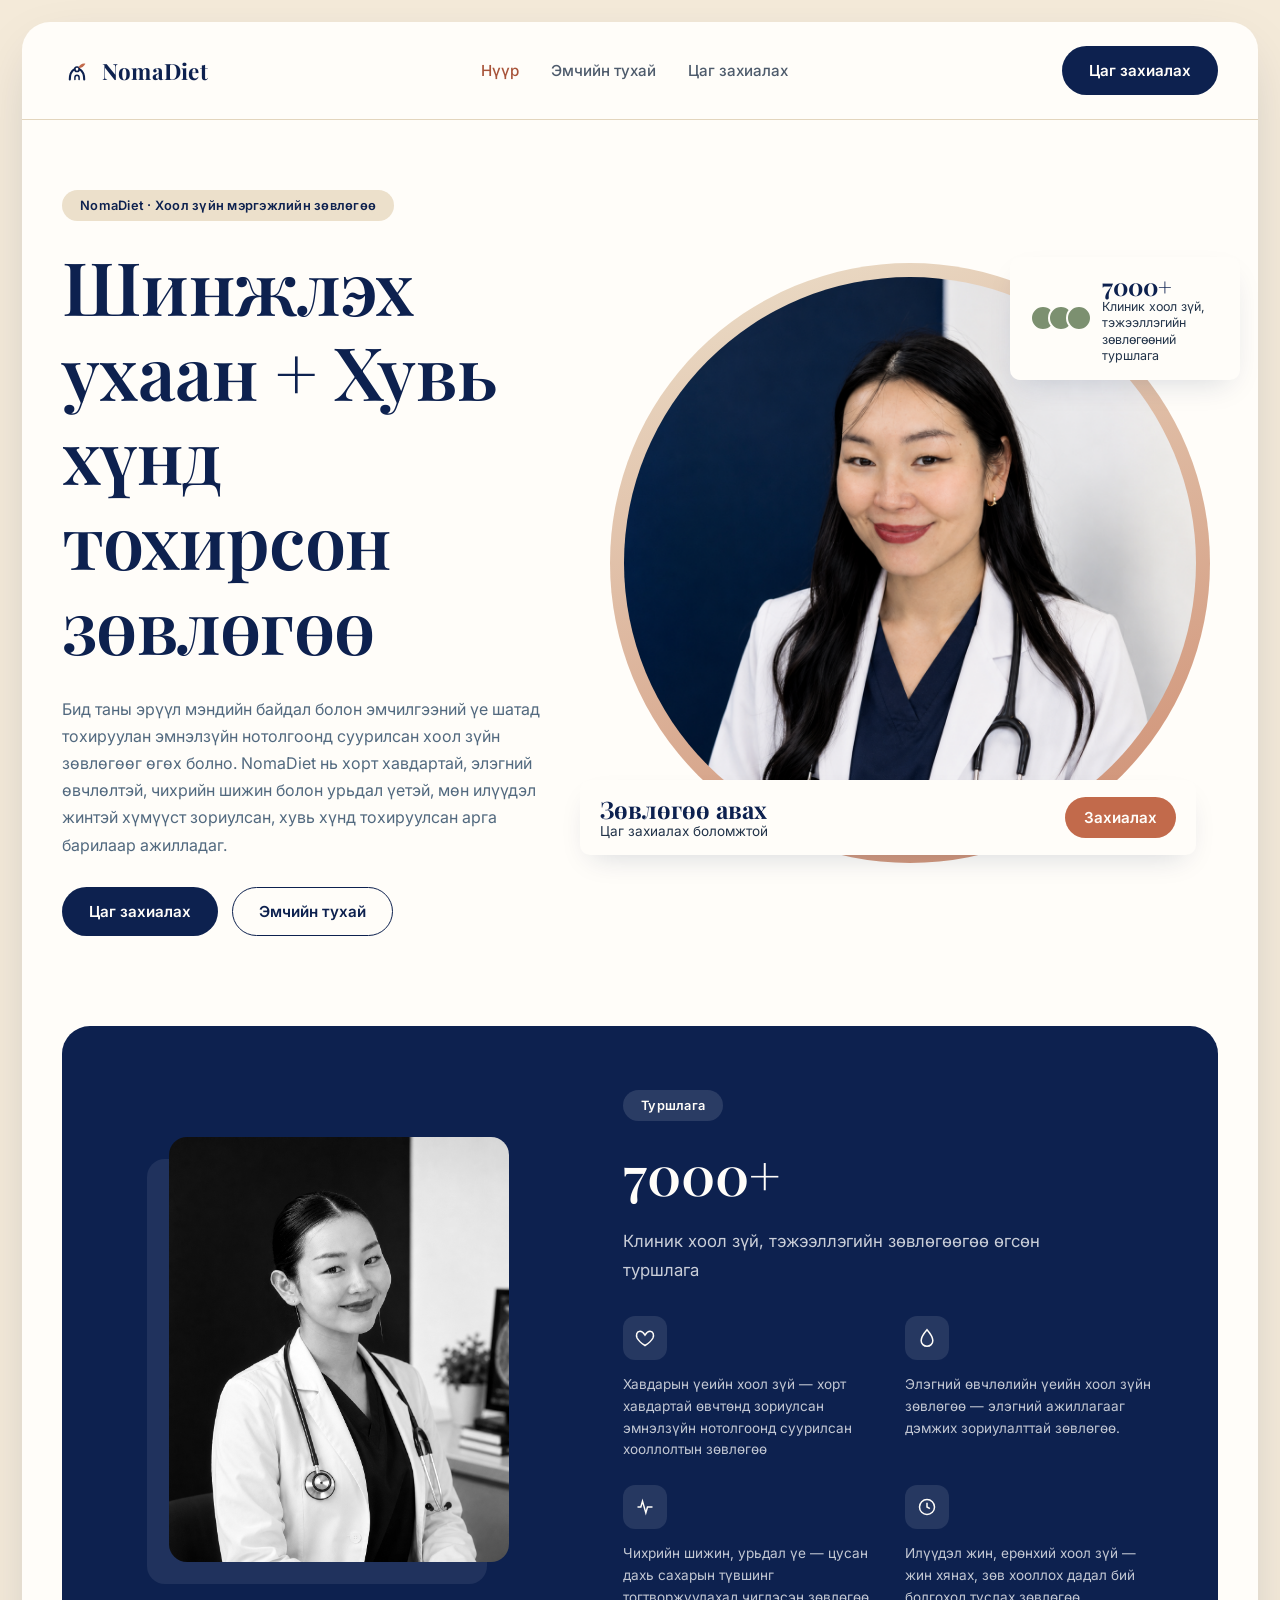
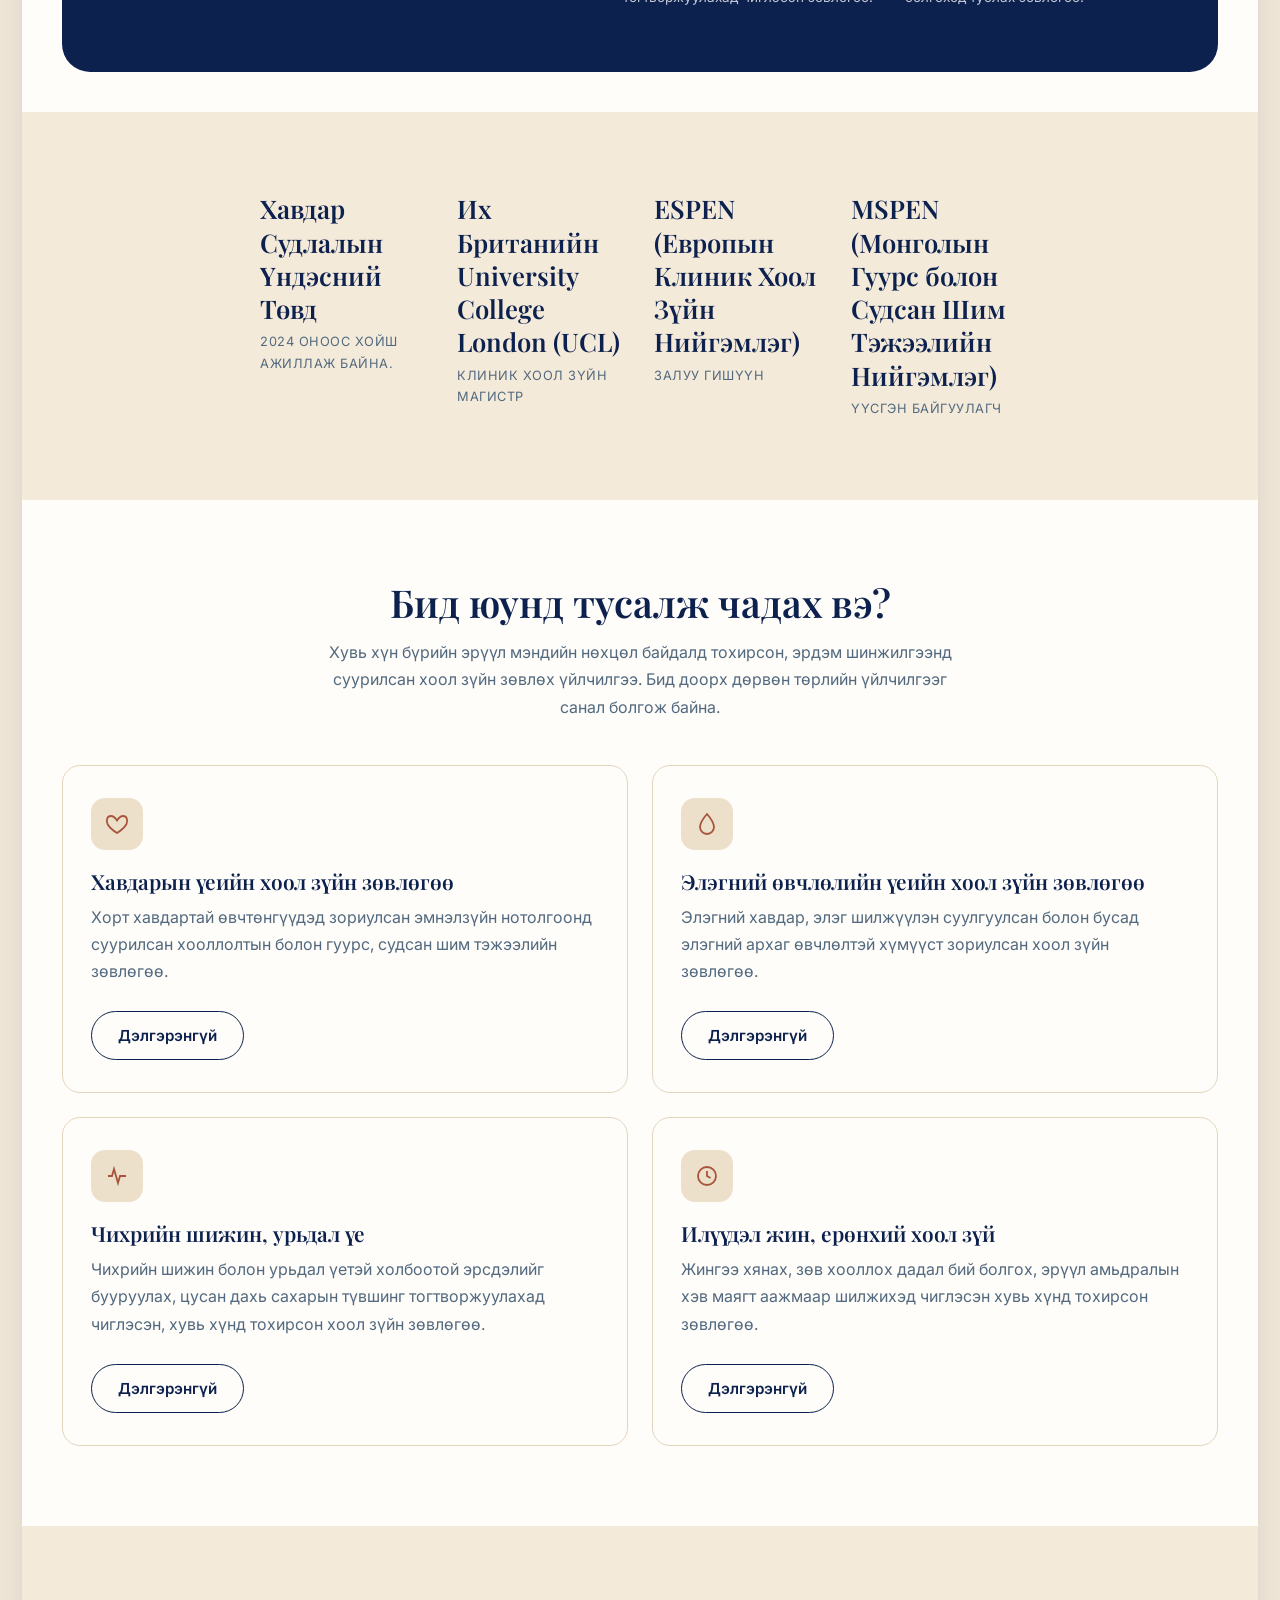
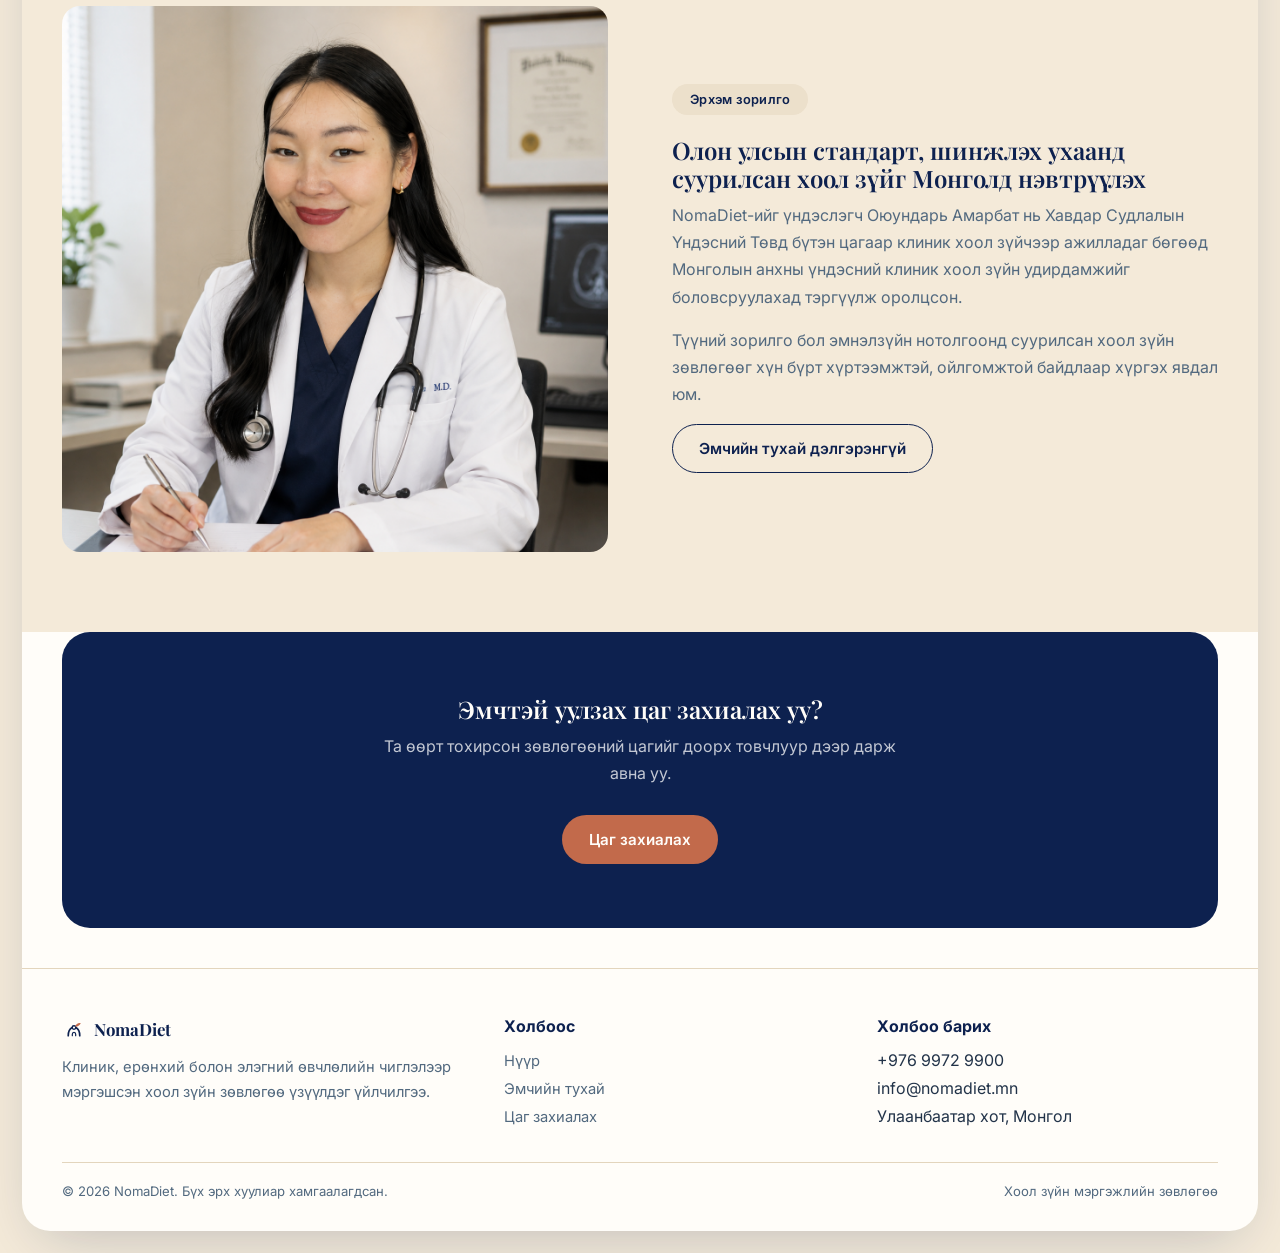
==== commit 22bdf6d9: "Split general/weight service back into 4 distinct consult types Replaces the merged "Чихрийн шижин, " ====
--- a/index.html
+++ b/index.html
@@ -41,7 +41,7 @@
           <h1 class="hero__headline">Шинжлэх ухаан + Хувь хүнд тохирсон зөвлөгөө</h1>
           <p>
             Бид таны эрүүл мэндийн байдал болон эмчилгээний үе шатад тохируулан эмнэлзүйн нотолгоонд суурилсан хоол зүйн зөвлөгөөг өгөх болно.
-            NomaDiet нь хорт хавдартай өвчтөн болон илүүдэл жинтэй хүмүүст зориулсан, хувь хүнд тохируулсан арга барилаар ажилладаг.
+            NomaDiet нь хорт хавдартай, элэгний өвчлөлтэй, чихрийн шижин болон урьдал үетэй, мөн илүүдэл жинтэй хүмүүст зориулсан, хувь хүнд тохируулсан арга барилаар ажилладаг.
           </p>
           <div class="hero__actions">
             <a href="schedule.html" class="btn btn-primary">Цаг захиалах</a>
@@ -95,9 +95,15 @@
               </div>
               <div class="need-band__col">
                 <div class="need-band__icon">
+                  <svg width="20" height="20" viewBox="0 0 24 24" fill="none" stroke="currentColor" stroke-width="1.8"><path d="M3 12h4l2-7 4 14 2-7h6"/></svg>
+                </div>
+                <p>Чихрийн шижин, урьдал үе — цусан дахь сахарын түвшинг тогтворжуулахад чиглэсэн зөвлөгөө.</p>
+              </div>
+              <div class="need-band__col">
+                <div class="need-band__icon">
                   <svg width="20" height="20" viewBox="0 0 24 24" fill="none" stroke="currentColor" stroke-width="1.8"><circle cx="12" cy="12" r="9"/><path d="M12 7v5l3.5 2"/></svg>
                 </div>
-                <p>Чихрийн шижин, илүүдэл жин — цусан дахь сахарын түвшин тогтворжуулах, жин хянахад чиглэсэн хувь хүний зөвлөгөө.</p>
+                <p>Илүүдэл жин, ерөнхий хоол зүй — жин хянах, зөв хооллох дадал бий болгоход туслах зөвлөгөө.</p>
               </div>
             </div>
           </div>
@@ -132,7 +138,7 @@
       <section>
         <div class="section-head">
           <h2>Бид юунд тусалж чадах вэ?</h2>
-          <p>Хувь хүн бүрийн эрүүл мэндийн нөхцөл байдалд тохирсон, эрдэм шинжилгээнд суурилсан хоол зүйн зөвлөх үйлчилгээ. Бид доорх гурван төрлийн үйлчилгээг санал болгож байна.</p>
+          <p>Хувь хүн бүрийн эрүүл мэндийн нөхцөл байдалд тохирсон, эрдэм шинжилгээнд суурилсан хоол зүйн зөвлөх үйлчилгээ. Бид доорх дөрвөн төрлийн үйлчилгээг санал болгож байна.</p>
         </div>
         <div class="card-grid">
           <div class="service-card">
@@ -153,10 +159,18 @@
           </div>
           <div class="service-card">
             <div class="service-card__icon">
+              <svg width="24" height="24" viewBox="0 0 24 24" fill="none" stroke="currentColor" stroke-width="1.8"><path d="M3 12h4l2-7 4 14 2-7h6"/></svg>
+            </div>
+            <h3>Чихрийн шижин, урьдал үе</h3>
+            <p>Чихрийн шижин болон урьдал үетэй холбоотой эрсдэлийг бууруулах, цусан дахь сахарын түвшинг тогтворжуулахад чиглэсэн, хувь хүнд тохирсон хоол зүйн зөвлөгөө.</p>
+            <a href="schedule.html" class="btn btn-outline" style="margin-top:10px;">Дэлгэрэнгүй</a>
+          </div>
+          <div class="service-card">
+            <div class="service-card__icon">
               <svg width="24" height="24" viewBox="0 0 24 24" fill="none" stroke="currentColor" stroke-width="1.8"><circle cx="12" cy="12" r="9"/><path d="M12 7v5l3.5 2"/></svg>
             </div>
-            <h3>Чихрийн шижин, илүүдэл жин</h3>
-            <p>Чихрийн шижин болон илүүдэл жинтэй холбоотой эрсдэлийг бууруулах, цусан дахь сахарын түвшинг тогтворжуулахад чиглэсэн, хувь хүнд тохирсон хоол зүйн зөвлөгөө.</p>
+            <h3>Илүүдэл жин, ерөнхий хоол зүй</h3>
+            <p>Жингээ хянах, зөв хооллох дадал бий болгох, эрүүл амьдралын хэв маягт аажмаар шилжихэд чиглэсэн хувь хүнд тохирсон зөвлөгөө.</p>
             <a href="schedule.html" class="btn btn-outline" style="margin-top:10px;">Дэлгэрэнгүй</a>
           </div>
         </div>
--- a/assets/css/styles.css
+++ b/assets/css/styles.css
@@ -749,7 +749,7 @@
 
 @media (min-width: 980px) {
   .card-grid {
-    grid-template-columns: repeat(3, 1fr);
+    grid-template-columns: repeat(2, 1fr);
   }
 }
 
@@ -973,7 +973,7 @@
 
 @media (min-width: 980px) {
   .consult-options {
-    grid-template-columns: repeat(3, 1fr);
+    grid-template-columns: repeat(2, 1fr);
   }
 }
 
